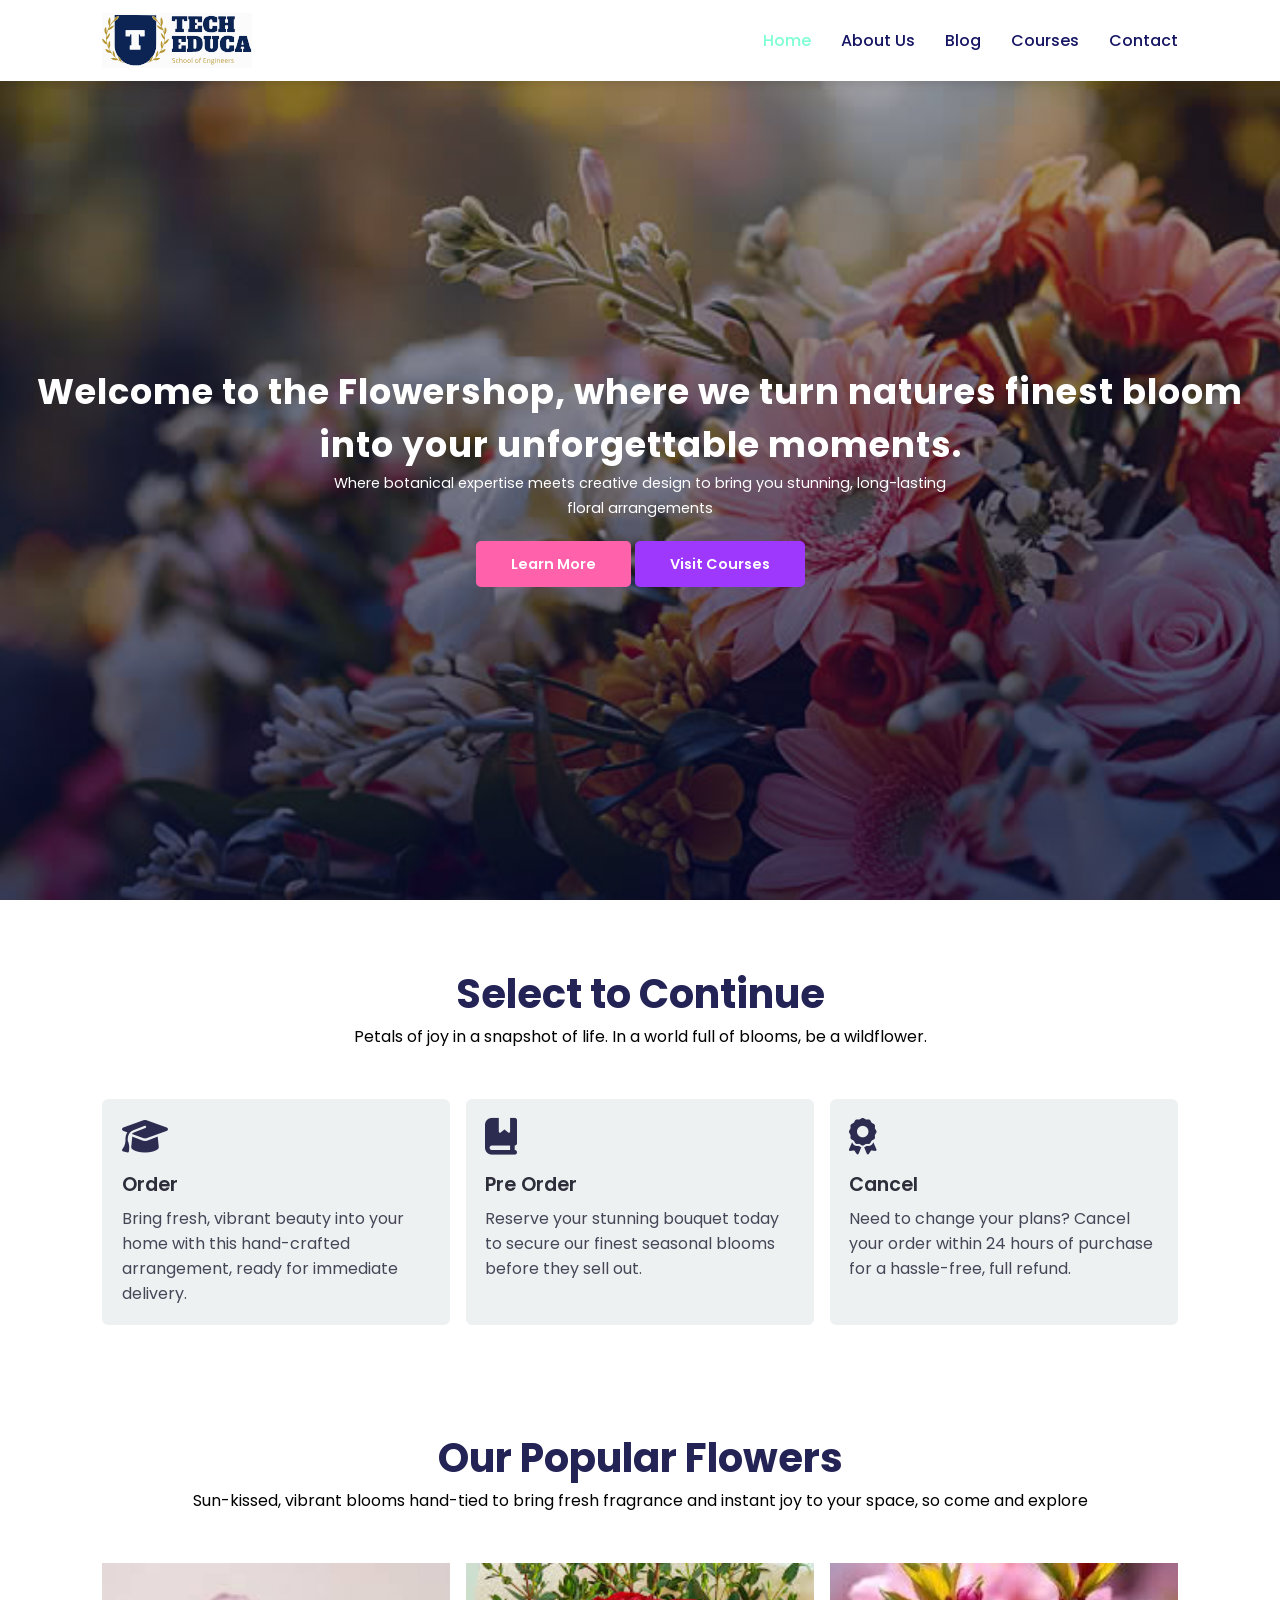
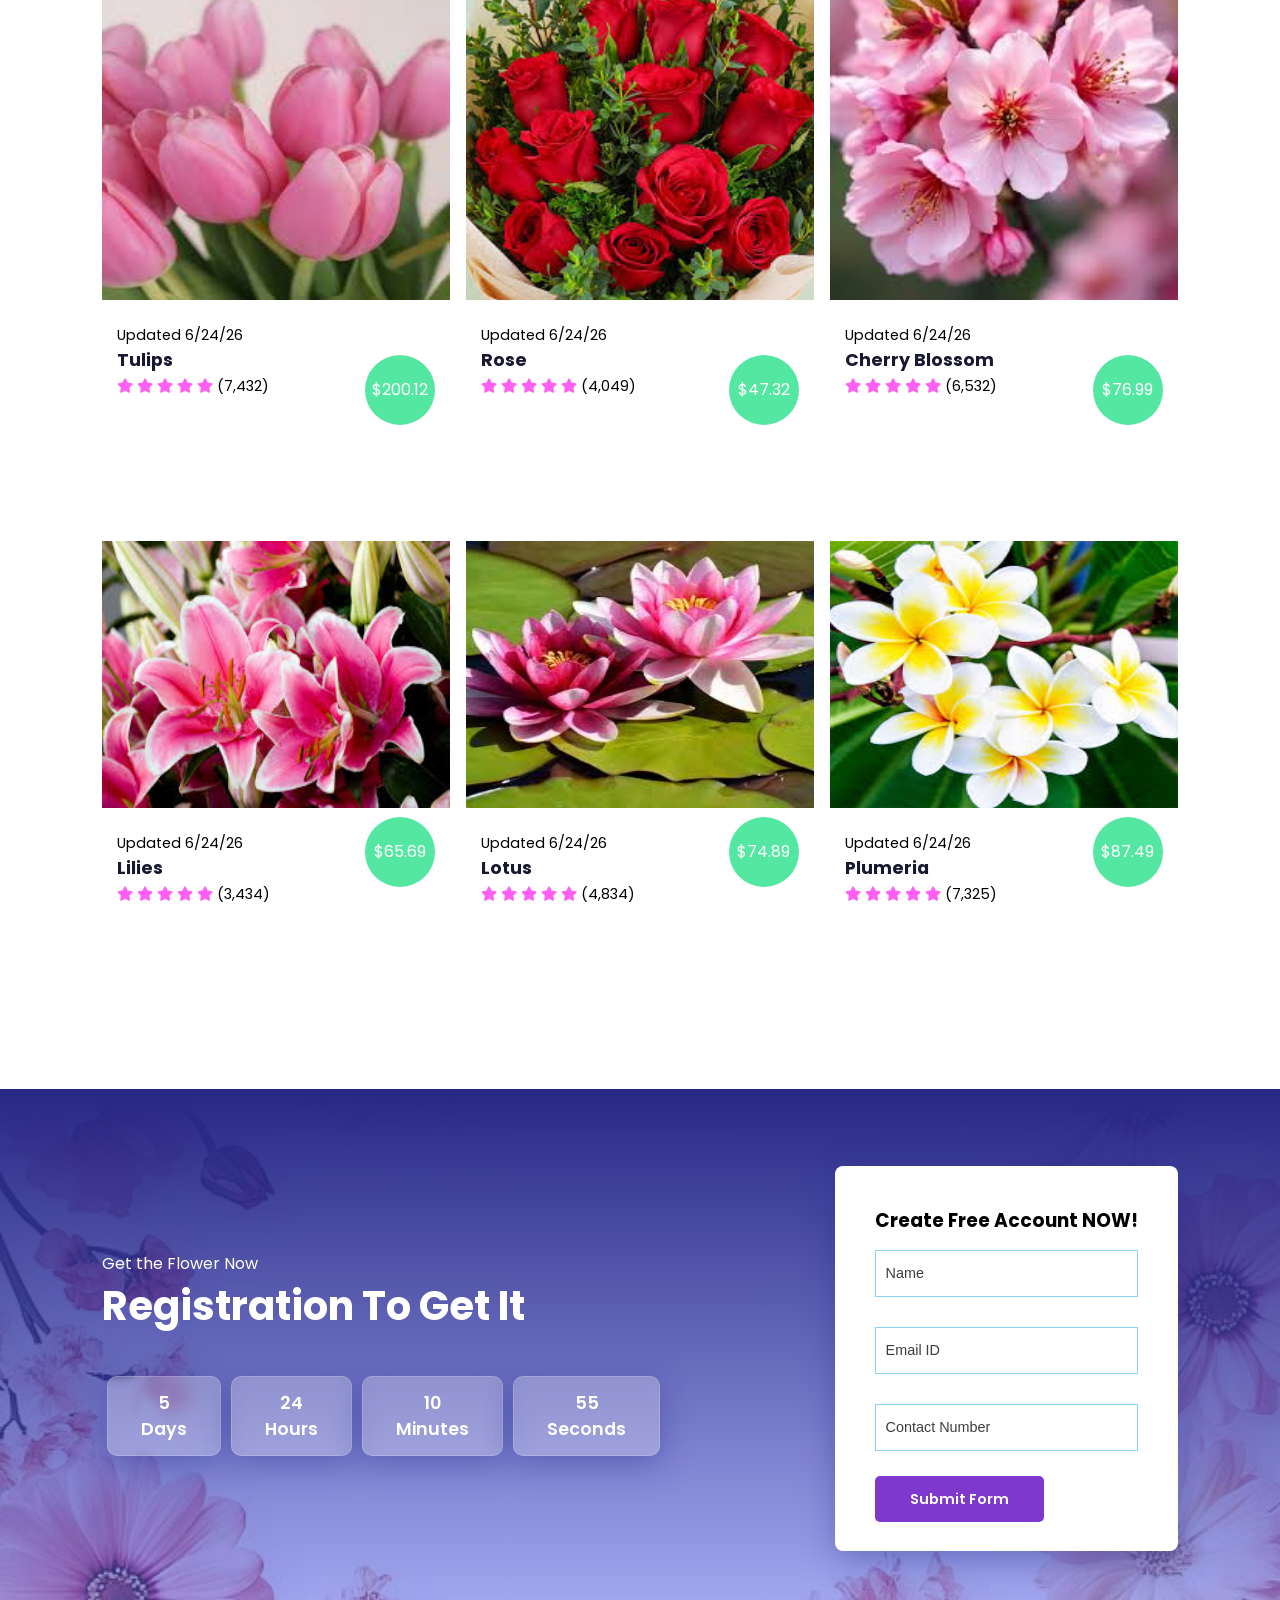
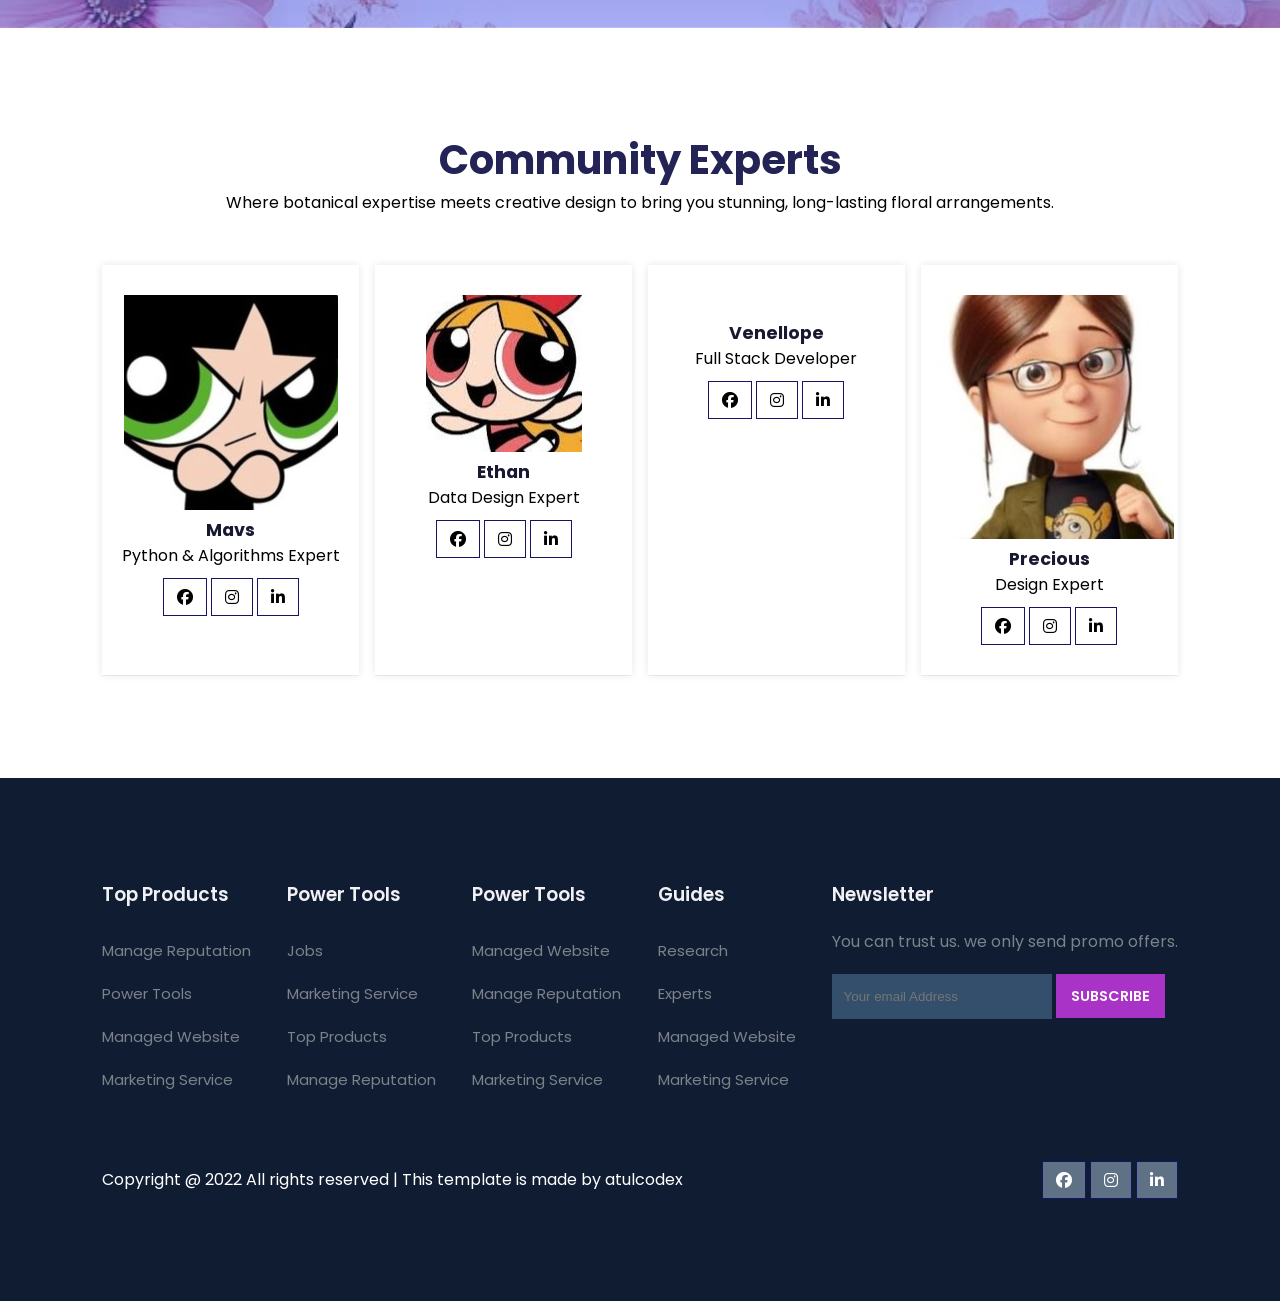
==== about us.html @ 4b351bbf "Update about us.html" ====
<!DOCTYPE html>
<html lang="en">
<head>
	<meta charset="UTF-8">
	<meta name="viewport" content="width=device-width, initial-scale=1.0">
	<title>Education Website Template</title>

	<!-- font Awesome CDN link -->
	<link rel="stylesheet" href="https://cdnjs.cloudflare.com/ajax/libs/font-awesome/6.1.1/css/all.min.css" />

	<!-- External CSS -->
	<link rel="stylesheet" href="style.css">

	<!-- JQuery CDN link -->
	<script src="https://code.jquery.com/jquery-3.6.0.min.js" integrity="sha256-/xUj+3OJU5yExlq6GSYGSHk7tPXikynS7ogEvDej/m4=" crossorigin="anonymous"></script>
</head>
<body>
	<!-- Navigation start -->
	<header>
	<nav>
		<img src="img/logo.svg" class="logo" alt="">

		<div class="navigation">
			<ul>
				<i id="menu-close" class="fas fa-times"></i>
				<li><a href="index.html" class="active">Home</a></li>
				<li><a href="about us.html">About Us</a></li>
				<li><a href="blogs.html">Blog</a></li>
				<li><a href="courses.html">Courses</a></li>
				<li><a href="contacts.html">Contact</a></li>
			</ul>

			<img src="img/menu.png" id="menu-btn" alt="">
		</div>
	</nav>
	<!-- Navigation ends -->
	</header>

	<!-- Hero section starts from here -->
	<section id="home">
		<h2>
			Welcome to the Flowershop, where we turn natures finest bloom into your unforgettable moments.
		</h2>
		<p>
			Where botanical expertise meets creative design to bring you stunning, long-lasting floral arrangements
		</p>
		<div class="btn">
			<a href="#" class="blue">Learn More</a>
			<a href="#" class="yellow">Visit Courses</a>
		</div>
	</section>
	<!-- Hero section ends from here -->


	<!-- Features section starts from here -->
	<section id="features">
		<h1>Select to Continue</h1>
		<p>Petals of joy in a snapshot of life. In a world full of blooms, be a wildflower.</p>

		<div class="fea-base">
			<div class="fea-box">
				<i class="fas fa-graduation-cap"></i>
				<h3>Order</h3>
				<p>
					Bring fresh, vibrant beauty into your home with this hand-crafted arrangement, ready for immediate delivery.
				</p>
			</div>

			<div class="fea-box">
				<i class="fa-solid fa-book-bookmark"></i>
				<h3>Pre Order</h3>
				<p>
					Reserve your stunning bouquet today to secure our finest seasonal blooms before they sell out.
				</p>
			</div>

			<div class="fea-box">
				<i class="fas fa-award"></i>
				<h3>Cancel</h3>
				<p>
					Need to change your plans? Cancel your order within 24 hours of purchase for a hassle-free, full refund.
				</p>
			</div>
		</div>
	</section>
	<!-- Features section ends from here -->


	<!-- Courses section starts from here -->
	<section id="course">
		<h1>Our Popular Flowers</h1>
		<p>Sun-kissed, vibrant blooms hand-tied to bring fresh fragrance and instant joy to your space, so come and explore</p>

		<div class="course-box">
			<div class="courses">
				<img src="img/tulips.jpg" alt="">
				<div class="details">
					<span>Updated 6/24/26</span>
					<h6>Tulips</h6>

					<div class="star">
						<i class="fa-solid fa-star"></i>
						<i class="fa-solid fa-star"></i>
						<i class="fa-solid fa-star"></i>
						<i class="fa-solid fa-star"></i>
						<i class="fa-solid fa-star"></i>

						<span>(7,432)</span>
					</div>
				</div>
				<div class="cost">$200.12</div>
			</div>

			<div class="courses">
				<img src="img/rose.jpg" alt="">
				<div class="details">
					<span>Updated 6/24/26</span>
					<h6>Rose</h6>

					<div class="star">
						<i class="fa-solid fa-star"></i>
						<i class="fa-solid fa-star"></i>
						<i class="fa-solid fa-star"></i>
						<i class="fa-solid fa-star"></i>
						<i class="fa-solid fa-star"></i>

						<span>(4,049)</span>
					</div>
				</div>
				<div class="cost">$47.32</div>
			</div>

			<div class="courses">
				<img src="img/cherry blossom.jpg" alt="">
				<div class="details">
					<span>Updated 6/24/26</span>
					<h6>Cherry Blossom</h6>

					<div class="star">
						<i class="fa-solid fa-star"></i>
						<i class="fa-solid fa-star"></i>
						<i class="fa-solid fa-star"></i>
						<i class="fa-solid fa-star"></i>
						<i class="fa-solid fa-star"></i>

						<span>(6,532)</span>
					</div>
				</div>
				<div class="cost">$76.99</div>
			</div>

			<div class="courses">
				<img src="img/lilies.jpg" alt="">
				<div class="details">
					<span>Updated 6/24/26</span>
					<h6>Lilies</h6>

					<div class="star">
						<i class="fa-solid fa-star"></i>
						<i class="fa-solid fa-star"></i>
						<i class="fa-solid fa-star"></i>
						<i class="fa-solid fa-star"></i>
						<i class="fa-solid fa-star"></i>

						<span>(3,434)</span>
					</div>
				</div>
				<div class="cost">$65.69</div>
			</div>

			<div class="courses">
				<img src="img/lotus.jpg" alt="">
				<div class="details">
					<span>Updated 6/24/26</span>
					<h6>Lotus</h6>

					<div class="star">
						<i class="fa-solid fa-star"></i>
						<i class="fa-solid fa-star"></i>
						<i class="fa-solid fa-star"></i>
						<i class="fa-solid fa-star"></i>
						<i class="fa-solid fa-star"></i>

						<span>(4,834)</span>
					</div>
				</div>
				<div class="cost">$74.89</div>
			</div>

			<div class="courses">
				<img src="img/plumeria.jpg" alt="">
				<div class="details">
					<span>Updated 6/24/26</span>
					<h6>Plumeria</h6>

					<div class="star">
						<i class="fa-solid fa-star"></i>
						<i class="fa-solid fa-star"></i>
						<i class="fa-solid fa-star"></i>
						<i class="fa-solid fa-star"></i>
						<i class="fa-solid fa-star"></i>

						<span>(7,325)</span>
					</div>
				</div>
				<div class="cost">$87.49</div>
			</div>
		</div>
	</section>
	<!-- Courses section ends from here -->


	<!-- Registration section starts from here -->
	<section id="registration">
		<div class="reminder">
			<p>Get the Flower Now</p>
			<h1>Registration To Get It</h1>

			<div class="time">
				<div class="date">5 <br> Days</div>
				<div class="date">24 <br> Hours</div>
				<div class="date">10 <br> Minutes</div>
				<div class="date">55 <br> Seconds</div>
			</div>
		</div>

		<div class="form">
			<h3>Create Free Account NOW!</h3>

			<input type="text" placeholder="Name" name="" id="">
			<input type="email" placeholder="Email ID" name="" id="">
			<input type="text" placeholder="Contact Number" name="" id="">

			<div class="btn">
				<a href="#" class="yellow">Submit Form</a>
			</div>
		</div>
	</section>
	<!-- Registration section ends from here -->


	<!-- Experts section starts from here -->
	<section id="experts">
		<h1>Community Experts</h1>
		<p>Where botanical expertise meets creative design to bring you stunning, long-lasting floral arrangements.</p>
<div class="expert-box">
			<div class="profile">
				<img src="img/character.12.jpg" alt="">
				<h6>Mavs</h6>
				<p>Python & Algorithms Expert</p>
				<div class="pro-links">
					<i class="fab fa-facebook"></i>
					<i class="fab fa-instagram"></i>
					<i class="fab fa-linkedin-in"></i>
				</div>
			</div>

			<div class="profile">
				<img src="img/character.2.jpg" alt="">
				<h6>Ethan</h6>
				<p>Data Design Expert</p>
				<div class="pro-links">
					<i class="fab fa-facebook"></i>
					<i class="fab fa-instagram"></i>
					<i class="fab fa-linkedin-in"></i>
				</div>
			</div>

			<div class="profile">
				<img src="img/Char.1.png" alt="">
				<h6>Venellope</h6>
				<p>Full Stack Developer</p>
				<div class="pro-links">
					<i class="fab fa-facebook"></i>
					<i class="fab fa-instagram"></i>
					<i class="fab fa-linkedin-in"></i>
				</div>
			</div>

			<div class="profile">
				<img src="img/character.4.jpg" alt="">
				<h6>Precious</h6>
				<p>Design Expert</p>
				<div class="pro-links">
					<i class="fab fa-facebook"></i>
					<i class="fab fa-instagram"></i>
					<i class="fab fa-linkedin-in"></i>
				</div>
			</div>
		</div>
	</section>
	<!-- Experts section ends from here -->

	<!-- Footer section starts from here -->
	<footer>
		<div class="footer-col">
			<h3>Top Products</h3>
			<li>Manage Reputation</li>
			<li>Power Tools</li>
			<li>Managed Website</li>
			<li>Marketing Service</li>
		</div>

		<div class="footer-col">
			<h3>Power Tools</h3>
			<li>Jobs</li>
			<li>Marketing Service</li>
			<li>Top Products</li>
			<li>Manage Reputation</li>
		</div>

		<div class="footer-col">
			<h3>Power Tools</h3>
			<li>Managed Website</li>
			<li>Manage Reputation</li>
			<li>Top Products</li>
			<li>Marketing Service</li>
		</div>

		<div class="footer-col">
			<h3>Guides</h3>
			<li>Research</li>
			<li>Experts</li>
			<li>Managed Website</li>
			<li>Marketing Service</li>
		</div>

		<div class="footer-col">
			<h3>Newsletter</h3>
			<p>You can trust us. we only send promo offers.</p>

			<div class="subscribe">
				<input type="email" placeholder="Your email Address">
				<a href="#" class="yellow">SUBSCRIBE</a>
			</div>
		</div>

		<div class="copyright">
			<p>
				Copyright @ 2022 All rights reserved | This template is made by <a href="https://atulcodex.com" target="_blank">atulcodex</a>
			</p>
			<div class="pro-links">
				<i class="fab fa-facebook"></i>
				<i class="fab fa-instagram"></i>
				<i class="fab fa-linkedin-in"></i>
			</div>
		</div>
	</footer>
	<!-- Footer section ends from here -->

	<script>
		// Show menu links on burger click
		$('#menu-btn').click(function(){
			$('nav .navigation ul').addClass('active')
		});

		// Hide navbar on click function
		$('#menu-close').click(function(){
			$('nav .navigation ul').removeClass('active')
		});
	</script>
</body>
</html>
---- style.css ----
@import url('https://fonts.googleapis.com/css2?family=Inter:wght@100;200;300;400;500&family=Poppins:ital,wght@0,100;0,200;0,300;0,400;0,500;0,600;0,700;0,800;0,900;1,700;1,800;1,900&display=swap');

*
{
	margin: 0;
	padding: 0;
	box-sizing: border-box;
}

body
{
	font-family: 'Poppins', sans-serif;
}

h1
{
	font-size: 2.5rem;
	font-weight: 700;
	color: rgb(35, 35, 85);
}

span
{
	font-size: .9rem;
}

h6
{
	font-size: 1.1rem;
	color: rgb(24, 24, 49);
}


/*------------- Navigation style start ------------*/
nav
{
	position: fixed;
	width: 100%;
	background-color:#fff;
	display: flex;
	justify-content: space-between;
	align-items: center;
	padding: 1vw 8vw;
	box-shadow: 2px 2px 10px rgba(0, 0, 0, 0.15);
	z-index: 1;
}

nav .logo
{
	width: 150px;
	cursor: pointer;
}

nav .navigation
{
	display: flex;
}

#menu-btn
{
	width: 30px;
	height: 30px;
	display: none;
}

#menu-close
{
	display: none;
}

nav .navigation ul
{
	display: flex;
	justify-content: flex-end;
	align-items: center;
}

nav .navigation ul li
{
	list-style: none;
	margin-left: 30px;
}

nav .navigation ul li a
{
	text-decoration: none;
	color: rgb(21, 21, 100);
	font-size: 16px;
	font-weight: 500;
	transition: 0.3s ease;
}

nav .navigation ul li a.active,
nav .navigation ul li a:hover
{
	color:aquamarine;

}
/*------------- Navigation style end ------------*/



/*------------- Hero section styling start --------------*/
#home
{
	background-image: linear-gradient(rgba(9, 5, 54, 0.3), rgba(5,4,46,0.7)), url("img/images.jpg");
	width: 100%;
	height: 100vh;
	background-size: cover;
	background-position: center center;
	display: flex;
	flex-direction: column;
	justify-content: center;
	align-items: center;
	text-align: center;
	padding-top: 40px;
}

#home h2
{
	color: #fff;
	font-size: 2.2rem;
	letter-spacing: 1px;
}

#home p
{
	width: 50%;
	color: #fff;
	font-size: 0.9rem;
	line-height: 25px;
}

#home .btn
{
	margin-top: 30px;
}

#home a
{
	text-decoration: none;
	font-size: 0.9rem;
	padding: 13px 35px;
	background-color: #fff;
	font-weight: 600;
	border-radius: 5px;
}

#home a.blue
{
	color: #ffffff;
	background: rgb(255, 97, 171);
	transition: 0.3s ease;
}

#home a.blue:hover
{
	color: rgb(159, 71, 71);
	background: #fff;
}

#home a.yellow
{
	color: #fff;
	background: #9e38fd;
	transition: 0.3s ease;
}

#home a.yellow:hover
{
	color: rgb(58, 58, 255);
	background: #fff;
}
/*------------- Hero section styling end --------------*/


/*------------- Features section styling start -------------*/
#features
{
	padding: 5vw 8vw 0 8vw;
	text-align: center;
}

#features .fea-base
{
	display: grid;
	grid-template-columns: repeat(auto-fit, minmax(320px, 1fr));
	grid-gap: 1rem;
	margin-top: 50px;
}

#features .fea-box
{
	background: #edf1f2;
	text-align: start;
	padding: 1.2rem;
	border-radius: 6px;
}

#features .fea-box i
{
	font-size: 2.3rem;
	color: rgb(44, 44, 80);
}

#features .fea-box h3
{
	font-size: 1.2rem;
	font-weight: 600;
	color: rgb(46, 46, 59);
	padding: 13px 0 7px 0;
}

#features .fea-box p
{
	font-size: 1rem;
	font-weight: 400;
	color: rgb(70, 70, 87);
}
/*------------- Features section styling end -------------*/


/*------------- Courses section styling start ------------*/
#course
{
	padding: 8vw 8vw 8vw 8vw;
	text-align: center;
}

#course .course-box
{
	display: grid;
	grid-template-columns: repeat(auto-fit, minmax(320px, 1fr));
	grid-gap: 1rem;
	margin-top: 50px;
}

#course .courses
{
	text-align: start;
	background: #ffffff;
	height: 100%;
	position: relative;
}

#course .courses img
{
	width: 100%;
	height: 60%;
	background-size: cover;
	background-position: center;
}

#course .courses .details
{
	padding: 15px 15px 0 15px;
}

#course .courses .details i
{
	color: #ff5ff4;
	font-size: .9rem;
}

#course .courses .cost
{
	background-color: rgb(84, 231, 162);
	color: #fff;
	line-height: 70px;
	width: 70px;
	height: 70px;
	text-align: center;
	border-radius: 50%;
	position: absolute;
	right: 15px;
	bottom: 100px;
}
/*------------- Courses section styling end ------------*/


/*------------- Registration section styling start ----------*/
#registration
{
	padding: 6vw 8vw 6vw 8vw;
	background-image: linear-gradient(rgb(40, 40, 132), rgba(81,91,233,0.5)),url("img/fs1.jpg");
	width: 100%;
	height: 100%;
	background-size: cover;
	background-position: center;
	display: flex;
	justify-content: space-between;
	align-items: center;
}

#registration .reminder, #registration .reminder h1
{
	color: #ffffff;
}

#registration .reminder .time
{
	display: flex;
	margin-top: 40px;
}

#registration .reminder .time .date
{
	text-align: center;
	padding: 13px 33px;
	background: rgba(255, 255, 255, 0.25);
	backdrop-filter: blur(4px);
	box-shadow: 0 8px 32px 0 rgba(31, 38, 135, 0.37);
	border-radius: 10px;
	margin: 0 5px 10px 5px;
	border: 1px solid rgba(255, 255, 255, 0.18);
	font-size: 1.1rem;
	font-weight: 600;
}

#registration .form
{
	background: #fff;
	border-radius: 8px;
	display: flex;
	flex-direction: column;
	padding: 40px;
	box-shadow: 0 8px 32px 0 rgba(31, 38, 135, 0.37);
}

#registration .form input
{
	margin: 15px 0;
	padding: 15px 10px;
	border: 1px solid rgb(140, 210, 245);
	outline: none;
}

#registration .form input::placeholder
{
	color: #413c3c;
	font-weight: 500;
	font-size: 0.9rem;
}

#registration .form .btn
{
	margin-top: 20px;
}

#registration .form a.yellow
{
	text-decoration: none;
	font-size: 0.9rem;
	padding: 13px 35px;
	background-color: #fff;
	font-weight: 600;
	border-radius: 5px;
	color: #fff;
	background: #7e38ce;
	transition: 0.3s ease;
}

#registration .form a.yellow:hover
{
	color: rgb(17, 17, 156);
	background: #fff;
}
/*------------- Registration section styling end ----------*/



/*------------- Experts section styling starts ----------*/
#experts
{
	padding: 8vw 8vw 8vw 8vw;
	text-align: center;
}

#experts .expert-box
{
	display: grid;
	grid-template-columns: repeat(auto-fit, minmax(250px, 1fr));
	grid-gap: 1rem;
	margin-top: 50px;
}

#experts .expert-box .profile
{
	background: #ffffff;
	padding: 30px 10px;
	box-shadow: rgba(17, 17, 26, 0.05) 0px 1px 0px, rgba(17, 17, 26, 0.1) 0px 0px 8px;
}

#experts .expert-box .profile:hover
{
	box-shadow: rgba(0, 0, 0, 0.1) 0px 10px 50px;
}

.pro-links
{
	margin-top: 10px;
}

.pro-links i
{
	padding: 10px 13px;
	border: 1px solid rgb(21, 21, 100);
	cursor: pointer;
	transition: 0.3s ease;
}

.pro-links i:hover
{
	background: rgb(21, 21, 100);
	color: #fff;
}
/*------------- Experts section styling ends ----------*/



/*------------- Footer section styling starts ------------*/
footer
{
	padding: 8vw;
	background-color: #101c32;
	display: flex;
	justify-content: space-between;
	align-items: flex-start;
	flex-wrap: wrap;
}

footer .footer-col
{
	padding-bottom: 40px;
}

footer h3
{
	color: rgb(241, 240, 245);
	font-weight: 600;
	padding-bottom: 20px;
}

footer li
{
	list-style: none;
	color: #7b838a;
	padding: 10px 0;
	font-size: 15px;
	cursor: pointer;
	transition: 0.3s ease;
}

footer li:hover
{
	color: rgb(241, 240, 245);
}

footer p
{
	color: #7b838a;
}

footer .subscribe
{
	margin-top: 20px;
}

footer input
{
	width: 220px;
	padding: 15px 12px;
	background: #334F6C;
	border: none;
	outline: none;
	color: #fff;
}

footer .subscribe a
{
	text-decoration: none;
	font-size: 0.9rem;
	padding: 12px 15px;
	background-color: #fff;
	font-weight: 600;
}

footer .subscribe a.yellow
{
	color: #fcfcfc;
	background: #a833c6;
	transition: 0.3s ease;
}

footer .subscribe a.yellow:hover
{
	color: rgb(21, 21, 100);
	background: #fff;
}

footer .copyright
{
	margin-top: 20px;
	width: 100%;
	display: flex;
	justify-content: space-between;
	align-items: center;
	flex-wrap: wrap;
}

footer .copyright p, footer .copyright p > a
{
	color: #fff;
	text-decoration: none;
}

footer .copyright .pro-links
{
	margin-top: 0px;
}

footer .copyright .pro-links i
{
	background-color: #5f7185;
	color: #fff;
}

footer .copyright .pro-links i:hover
{
	background: #4bc9d2;
	color: #2c2c2c;
}
/*------------- Footer section styling ends ------------*/



/*---------------------------------------------------------*/
/*-------------------- Ipad screen styling ----------------*/
/*---------------------------------------------------------*/
@media screen and (max-width: 789px)
{
	nav
	{
		padding: 15px 20px;
	}

	nav img
	{
		width: 130px;
	}

	#menu-btn
	{
		display: initial;
	}

	#menu-close
	{
		display: initial;
		font-size: 1.6rem;
		color: #fff;
		padding: 30px 0 20px 20px;
	}

	nav .navigation ul
	{
		position: absolute;
		top: 0;
		right: -220px;
		display: flex;
		flex-direction: column;
		justify-content: flex-start;
		align-items: flex-start;
		width: 220px;
		height: 100vh;
		background: rgba(17, 20, 104, 0.45);
		backdrop-filter: blur(4.5px);
		border: 1px solid rgba(255, 255, 255, 0.18);
		transition: 0.3s ease-in;
	}

	nav .navigation ul.active
	{
		right: 0;
	}

	nav .navigation ul li
	{
		padding: 20px 0 20px 40px;
		margin-left: 0;
	}

	nav .navigation ul li a
	{
		color: #fff;
	}

	#home
	{
		padding: 0px;
	}

	#home p
	{
		width: 90%;
	}

	#features
	{
		padding: 8vw 4vw 0 4vw;
	}

	#course
	{
		padding: 8vw 4vw 8vw 4vw;
	}

	#registration
	{
		padding: 6vw 4vw 6vw 4vw;
		gap: 2.2rem;
	}

	#registration .reminder .time
	{
		display: flex;
		justify-content: space-between;
		flex-wrap: wrap;
		margin-top: 40px;
	}

	#experts
	{
		padding: 8vw 4vw 6vw 4vw;
	}

	footer .copyright .pro-links
	{
		margin-top: 20px;
	}
}


@media screen and (max-width: 475px)
{
	#registration
	{
		flex-direction: column;
	}

	.reminder p, .reminder h1
	{
		text-align: center;
	}

	.reminder h1
	{
		font-size: 1.8rem;
	}

	#registration .reminder .time
	{
		justify-content: space-evenly;
		margin-top: 20px;
	}
}
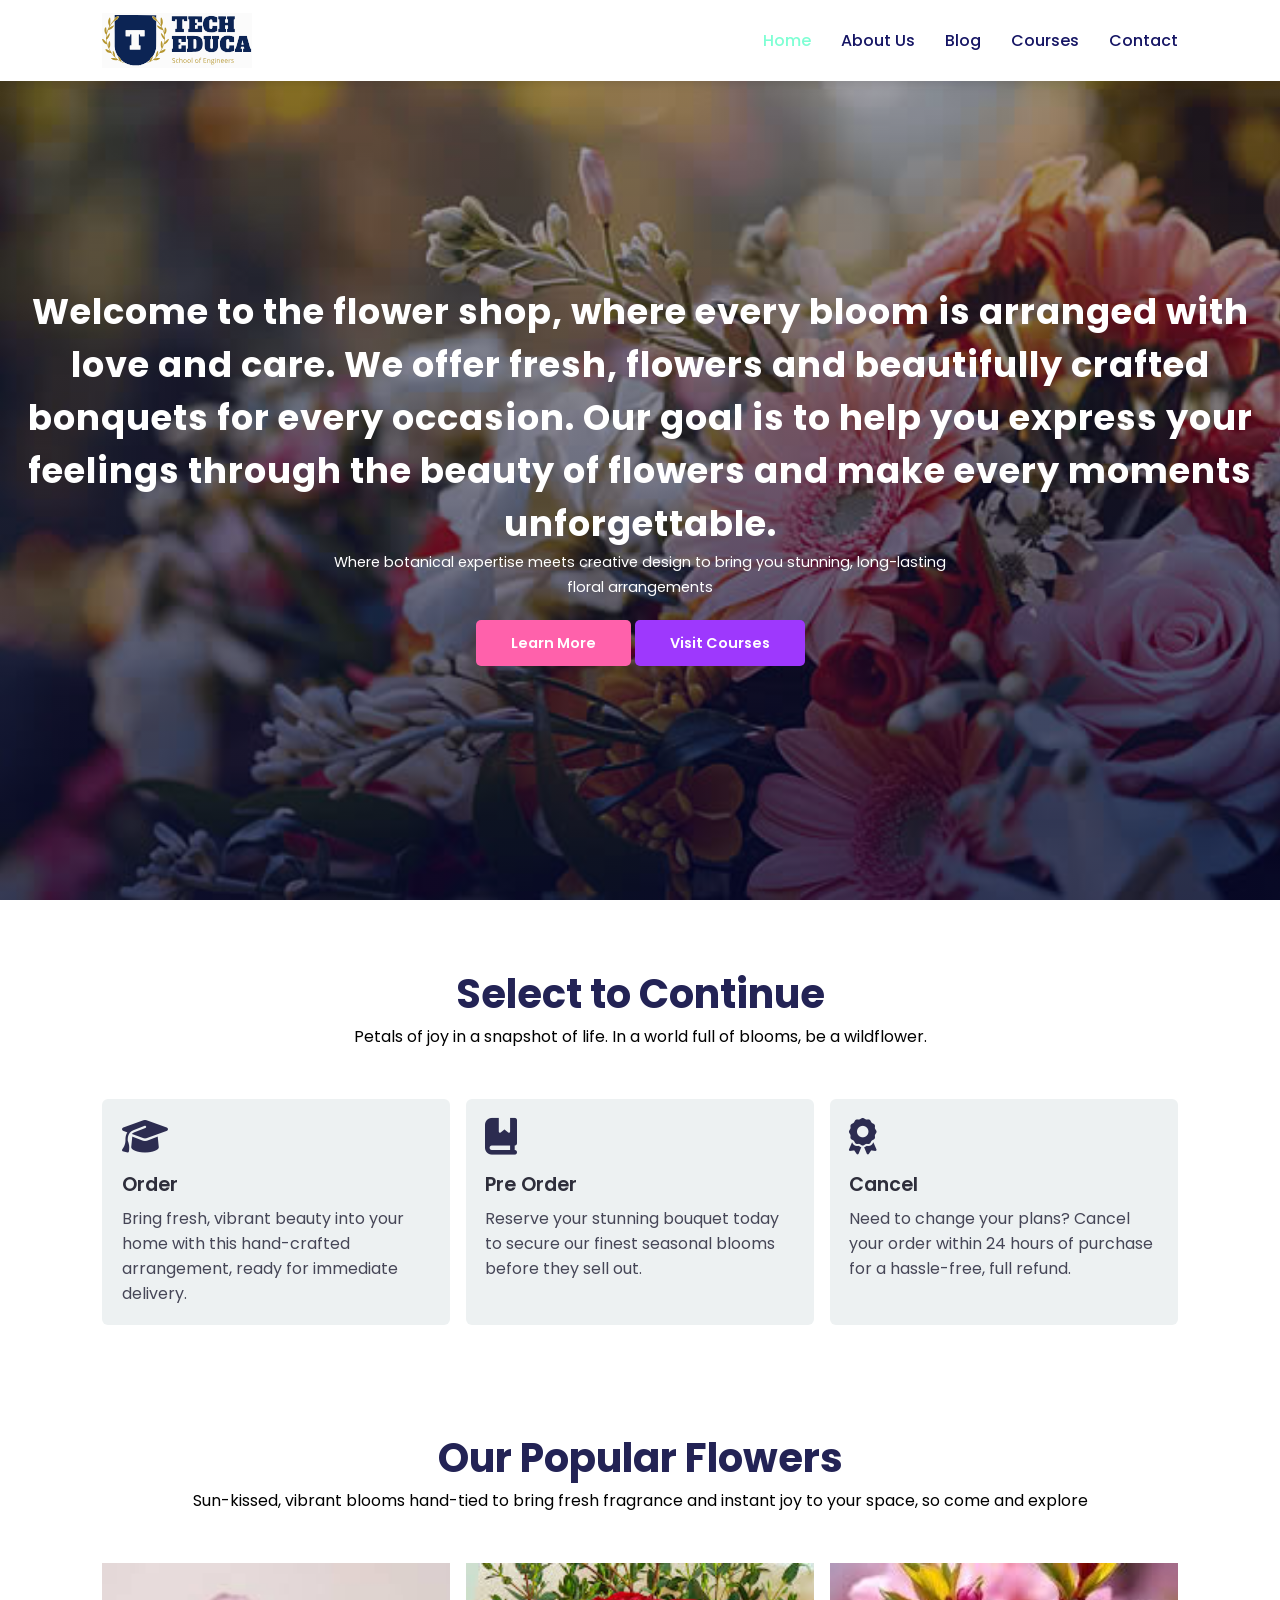
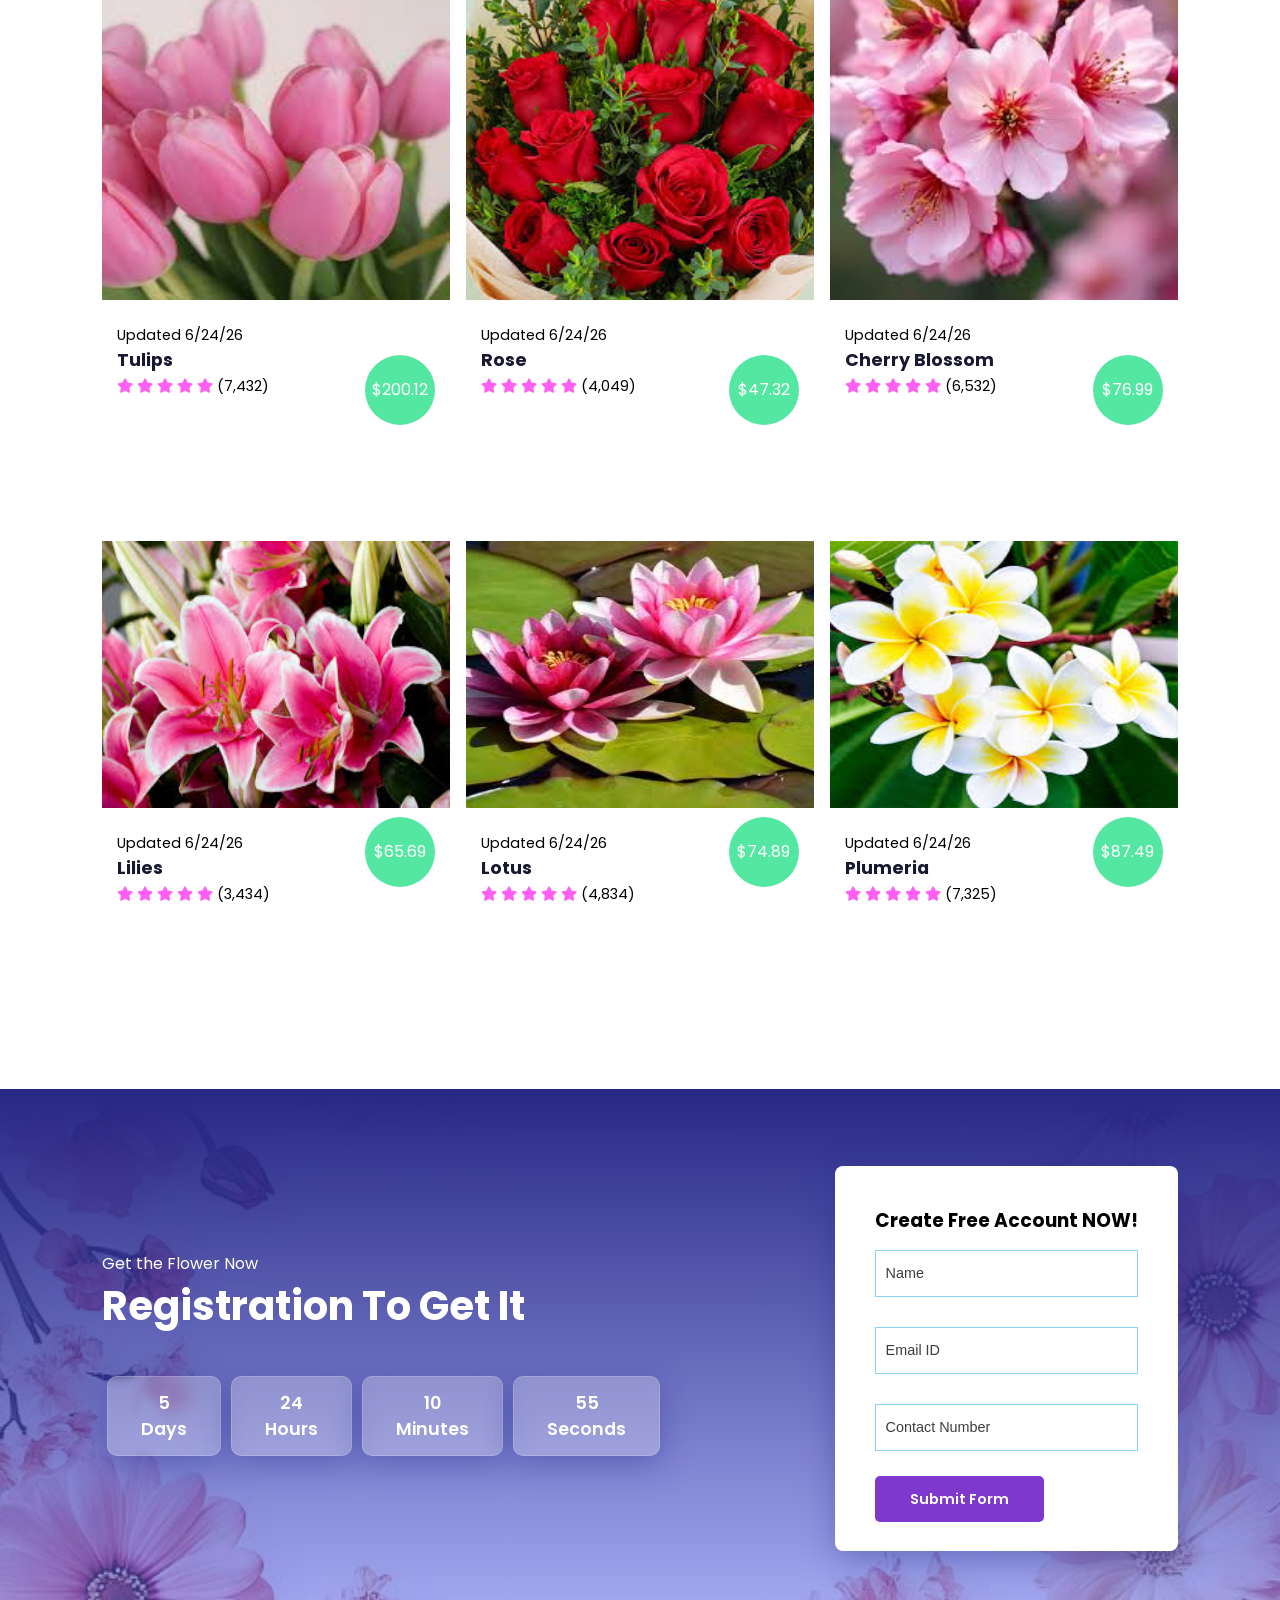
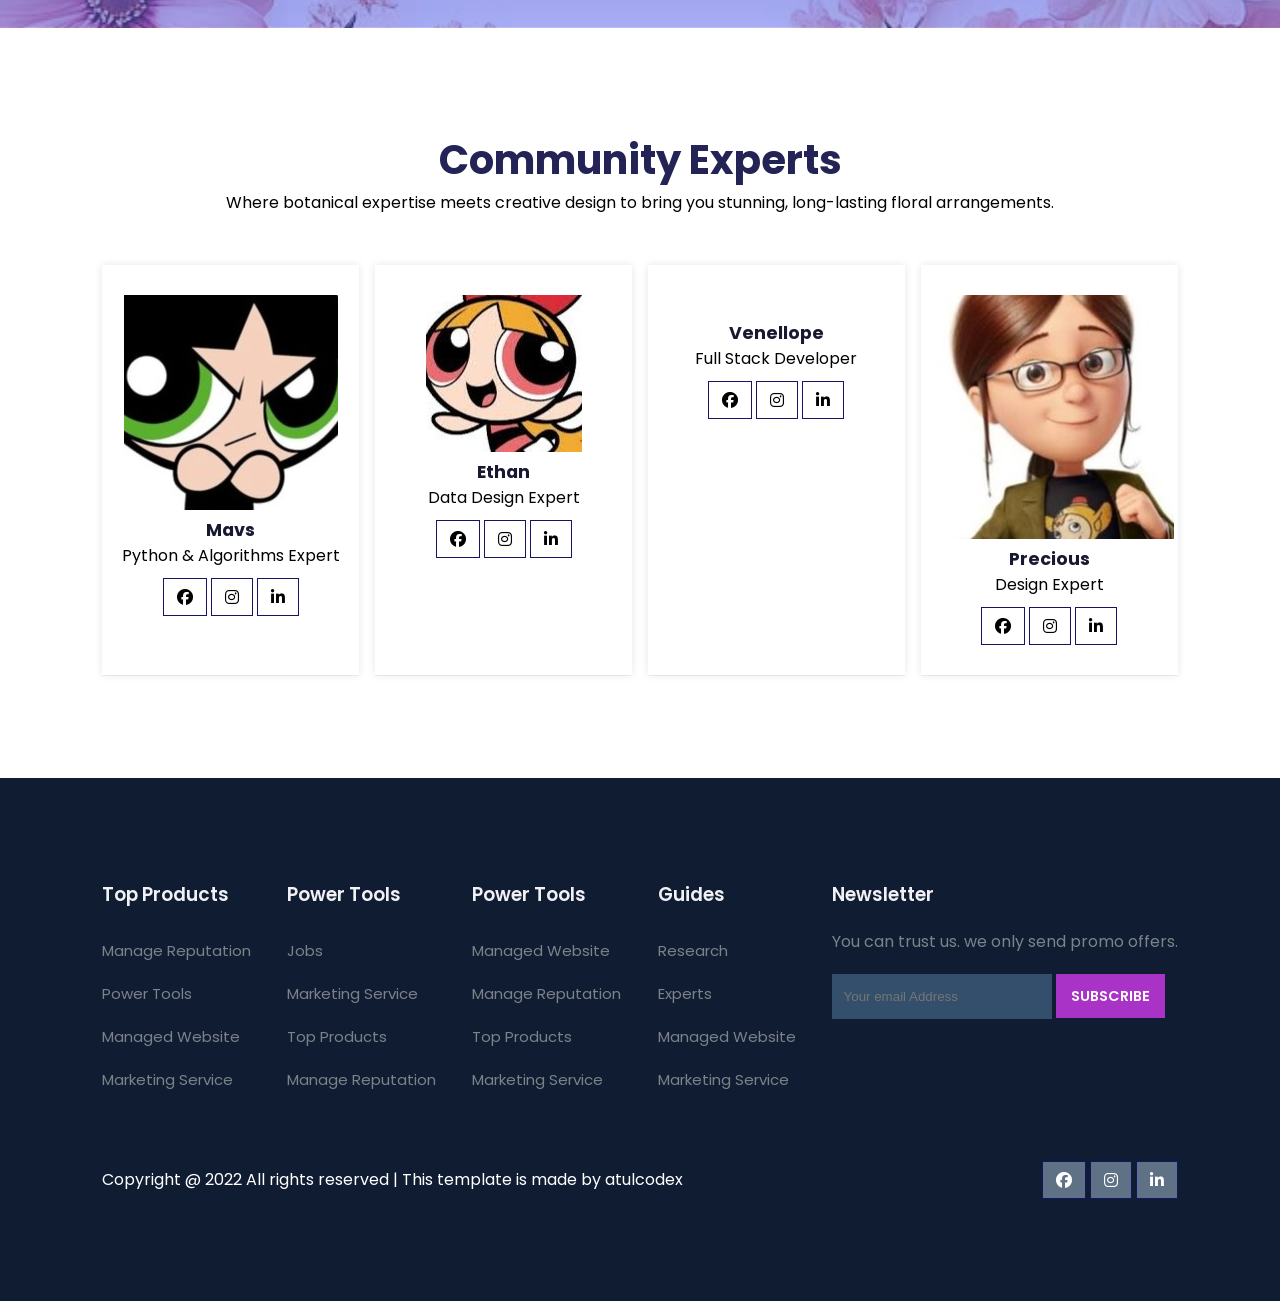
==== commit c191c1e3: "Revise content in about us.html for clarity Updated the content of the 'About Us' section to enhance" ====
--- a/about us.html
+++ b/about us.html
@@ -39,7 +39,7 @@
 	<!-- Hero section starts from here -->
 	<section id="home">
 		<h2>
-			Welcome to the Flowershop, where we turn natures finest bloom into your unforgettable moments.
+			Welcome to the flower shop, where every bloom is arranged with love and care. We offer fresh, flowers and beautifully crafted bonquets for every occasion. Our goal is to help you express your feelings through the beauty of flowers and make every moments unforgettable.
 		</h2>
 		<p>
 			Where botanical expertise meets creative design to bring you stunning, long-lasting floral arrangements
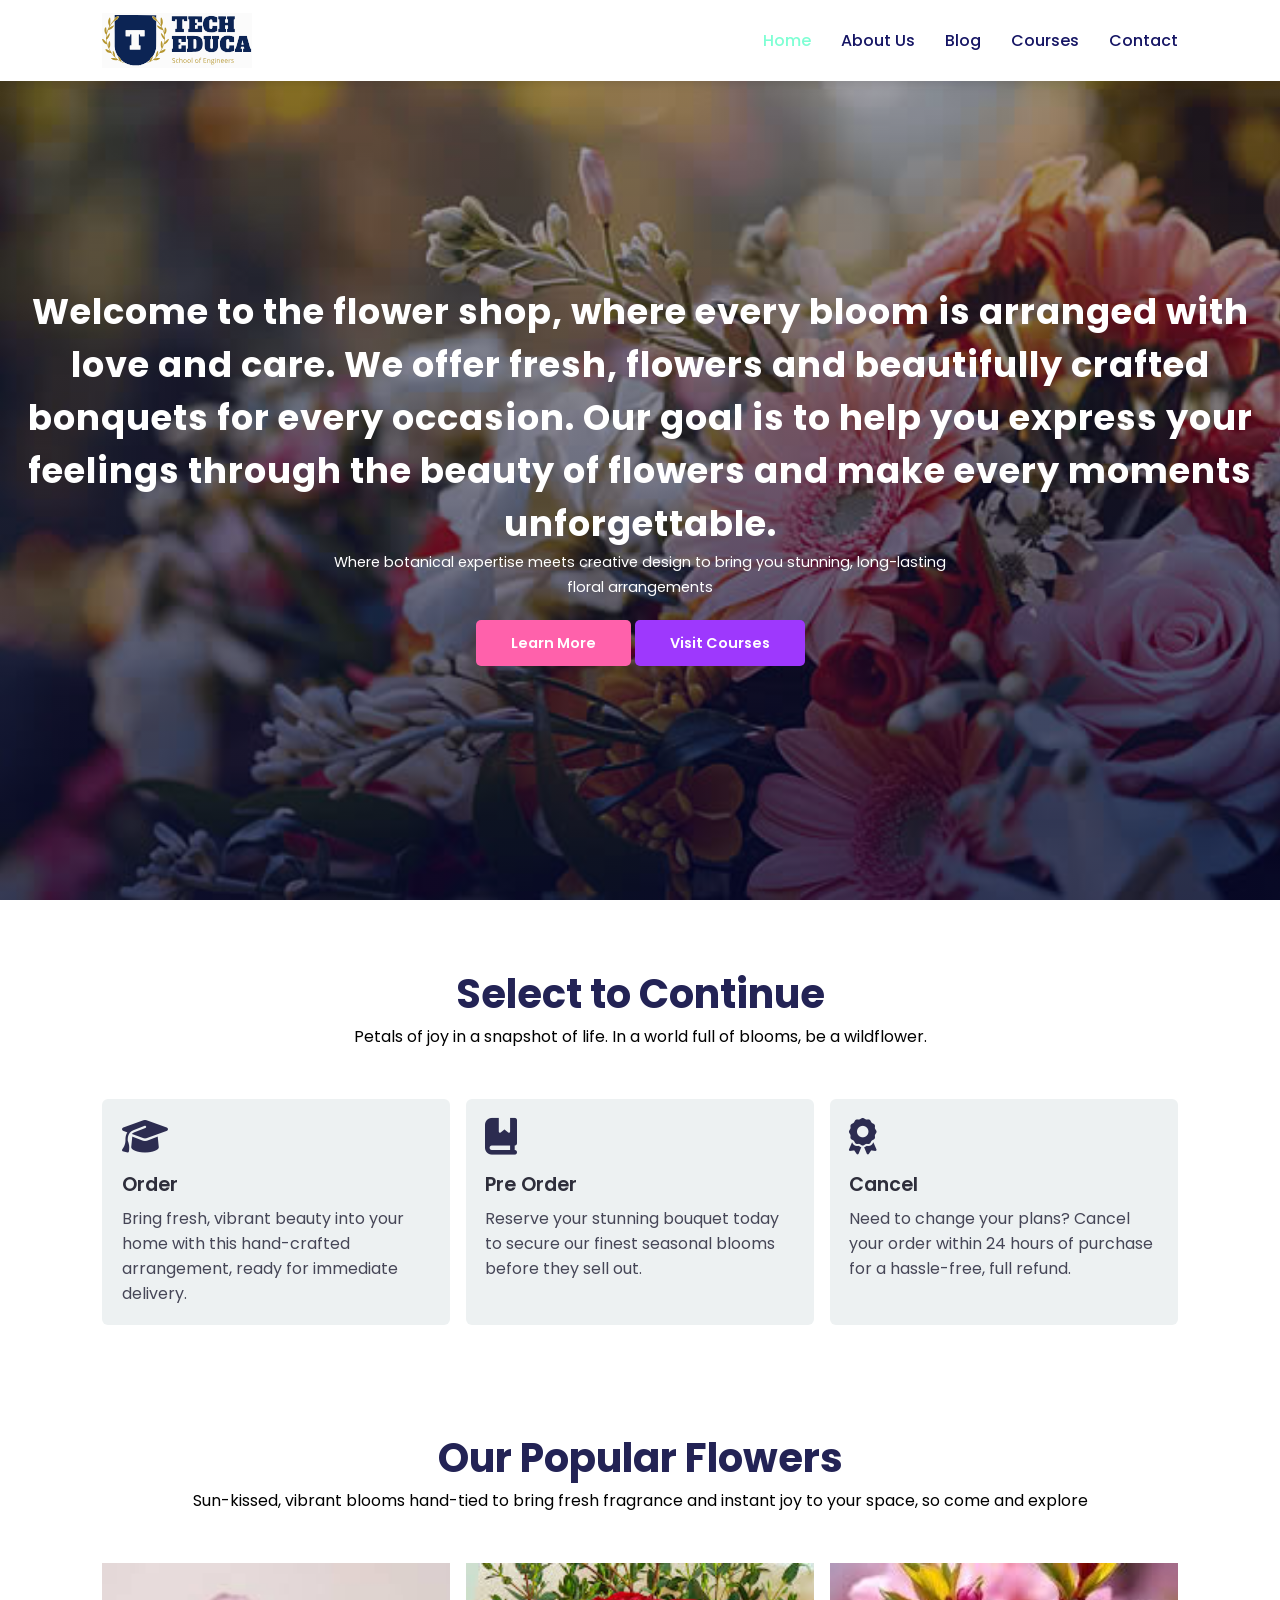
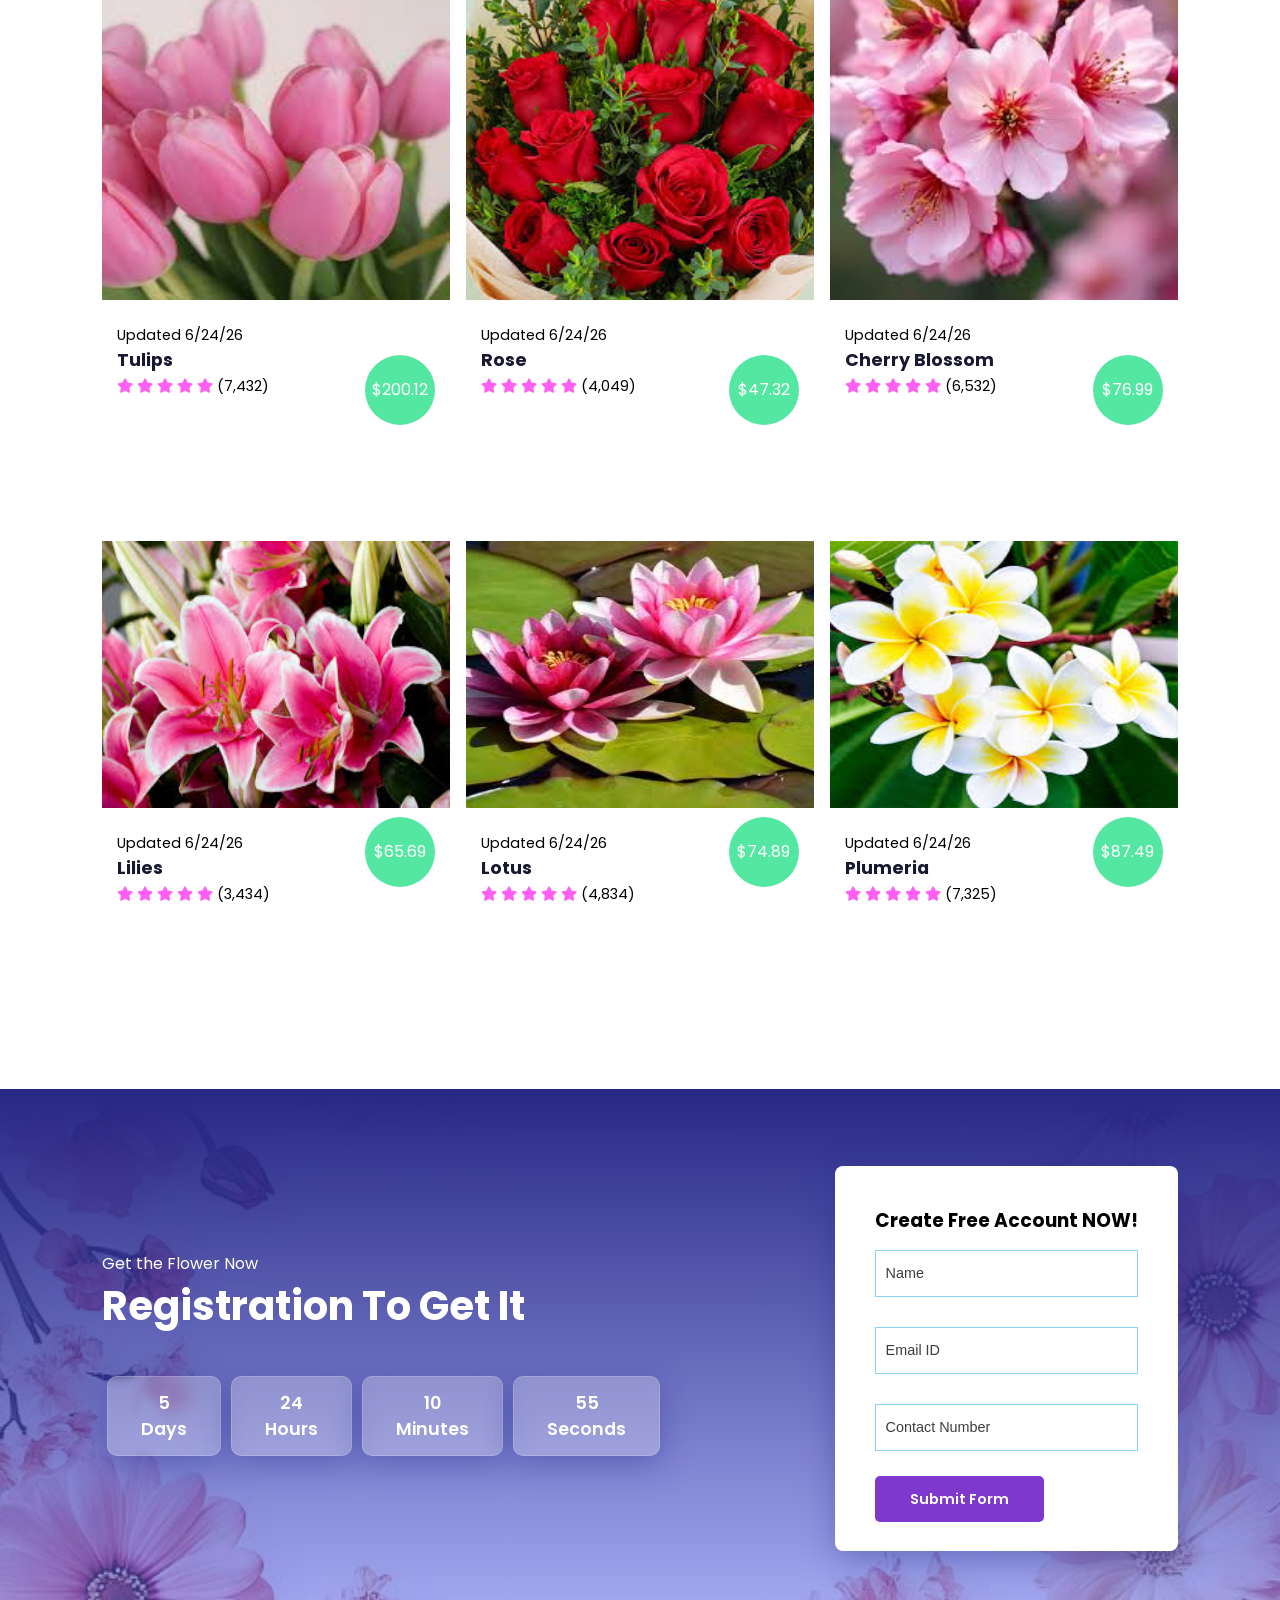
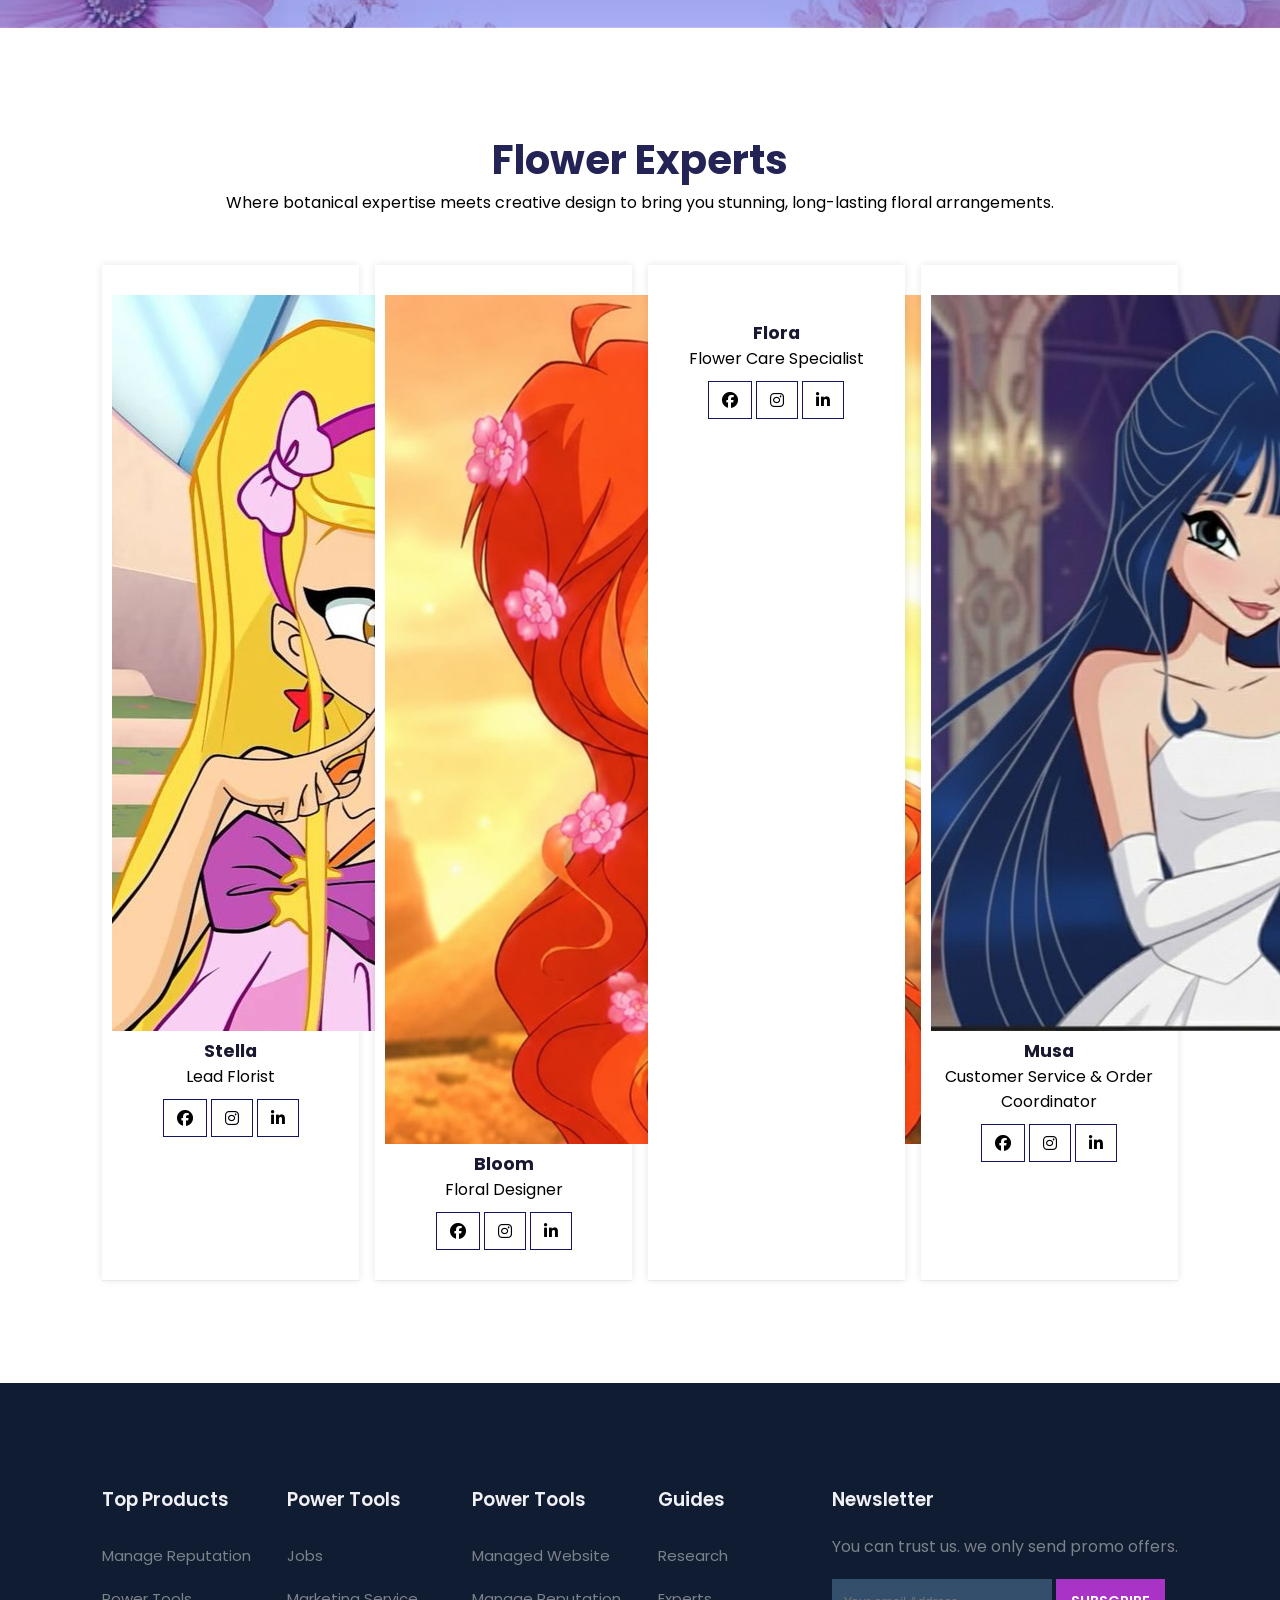
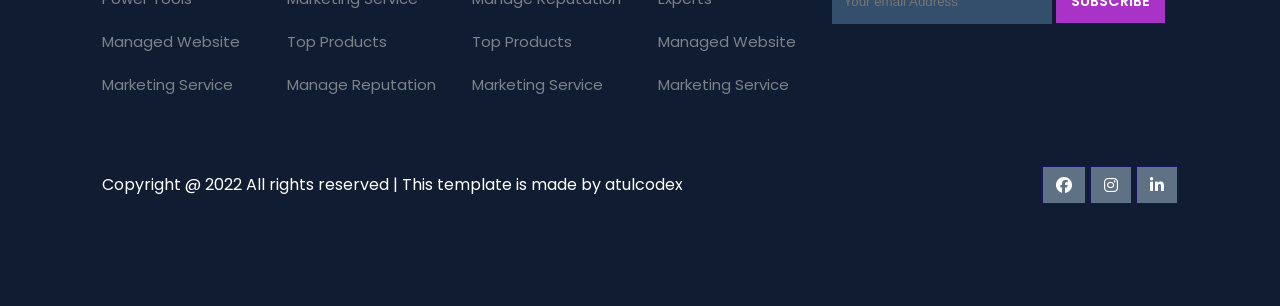
==== commit ae98e45d: "Update about us.html" ====
--- a/about us.html
+++ b/about us.html
@@ -241,13 +241,13 @@
 
 	<!-- Experts section starts from here -->
 	<section id="experts">
-		<h1>Community Experts</h1>
+			<h1>Flower Experts</h1>
 		<p>Where botanical expertise meets creative design to bring you stunning, long-lasting floral arrangements.</p>
-<div class="expert-box">
+           <div class="expert-box">
 			<div class="profile">
-				<img src="img/character.12.jpg" alt="">
-				<h6>Mavs</h6>
-				<p>Python & Algorithms Expert</p>
+				<img src="image/character3.jpg" alt="">
+				<h6>Stella</h6>
+				<p>Lead Florist</p>
 				<div class="pro-links">
 					<i class="fab fa-facebook"></i>
 					<i class="fab fa-instagram"></i>
@@ -256,9 +256,9 @@
 			</div>
 
 			<div class="profile">
-				<img src="img/character.2.jpg" alt="">
-				<h6>Ethan</h6>
-				<p>Data Design Expert</p>
+				<img src="image/character1.jpg" alt="">
+				<h6>Bloom</h6>
+				<p>Floral Designer</p>
 				<div class="pro-links">
 					<i class="fab fa-facebook"></i>
 					<i class="fab fa-instagram"></i>
@@ -267,9 +267,9 @@
 			</div>
 
 			<div class="profile">
-				<img src="img/Char.1.png" alt="">
-				<h6>Venellope</h6>
-				<p>Full Stack Developer</p>
+				<img src="image/character2.png" alt="">
+				<h6>Flora</h6>
+				<p>Flower Care Specialist</p>
 				<div class="pro-links">
 					<i class="fab fa-facebook"></i>
 					<i class="fab fa-instagram"></i>
@@ -278,9 +278,9 @@
 			</div>
 
 			<div class="profile">
-				<img src="img/character.4.jpg" alt="">
-				<h6>Precious</h6>
-				<p>Design Expert</p>
+				<img src="image/character4.jpg" alt="">
+				<h6>Musa</h6>
+				<p>Customer Service & Order Coordinator</p>
 				<div class="pro-links">
 					<i class="fab fa-facebook"></i>
 					<i class="fab fa-instagram"></i>
@@ -290,7 +290,7 @@
 		</div>
 	</section>
 	<!-- Experts section ends from here -->
-
+	
 	<!-- Footer section starts from here -->
 	<footer>
 		<div class="footer-col">
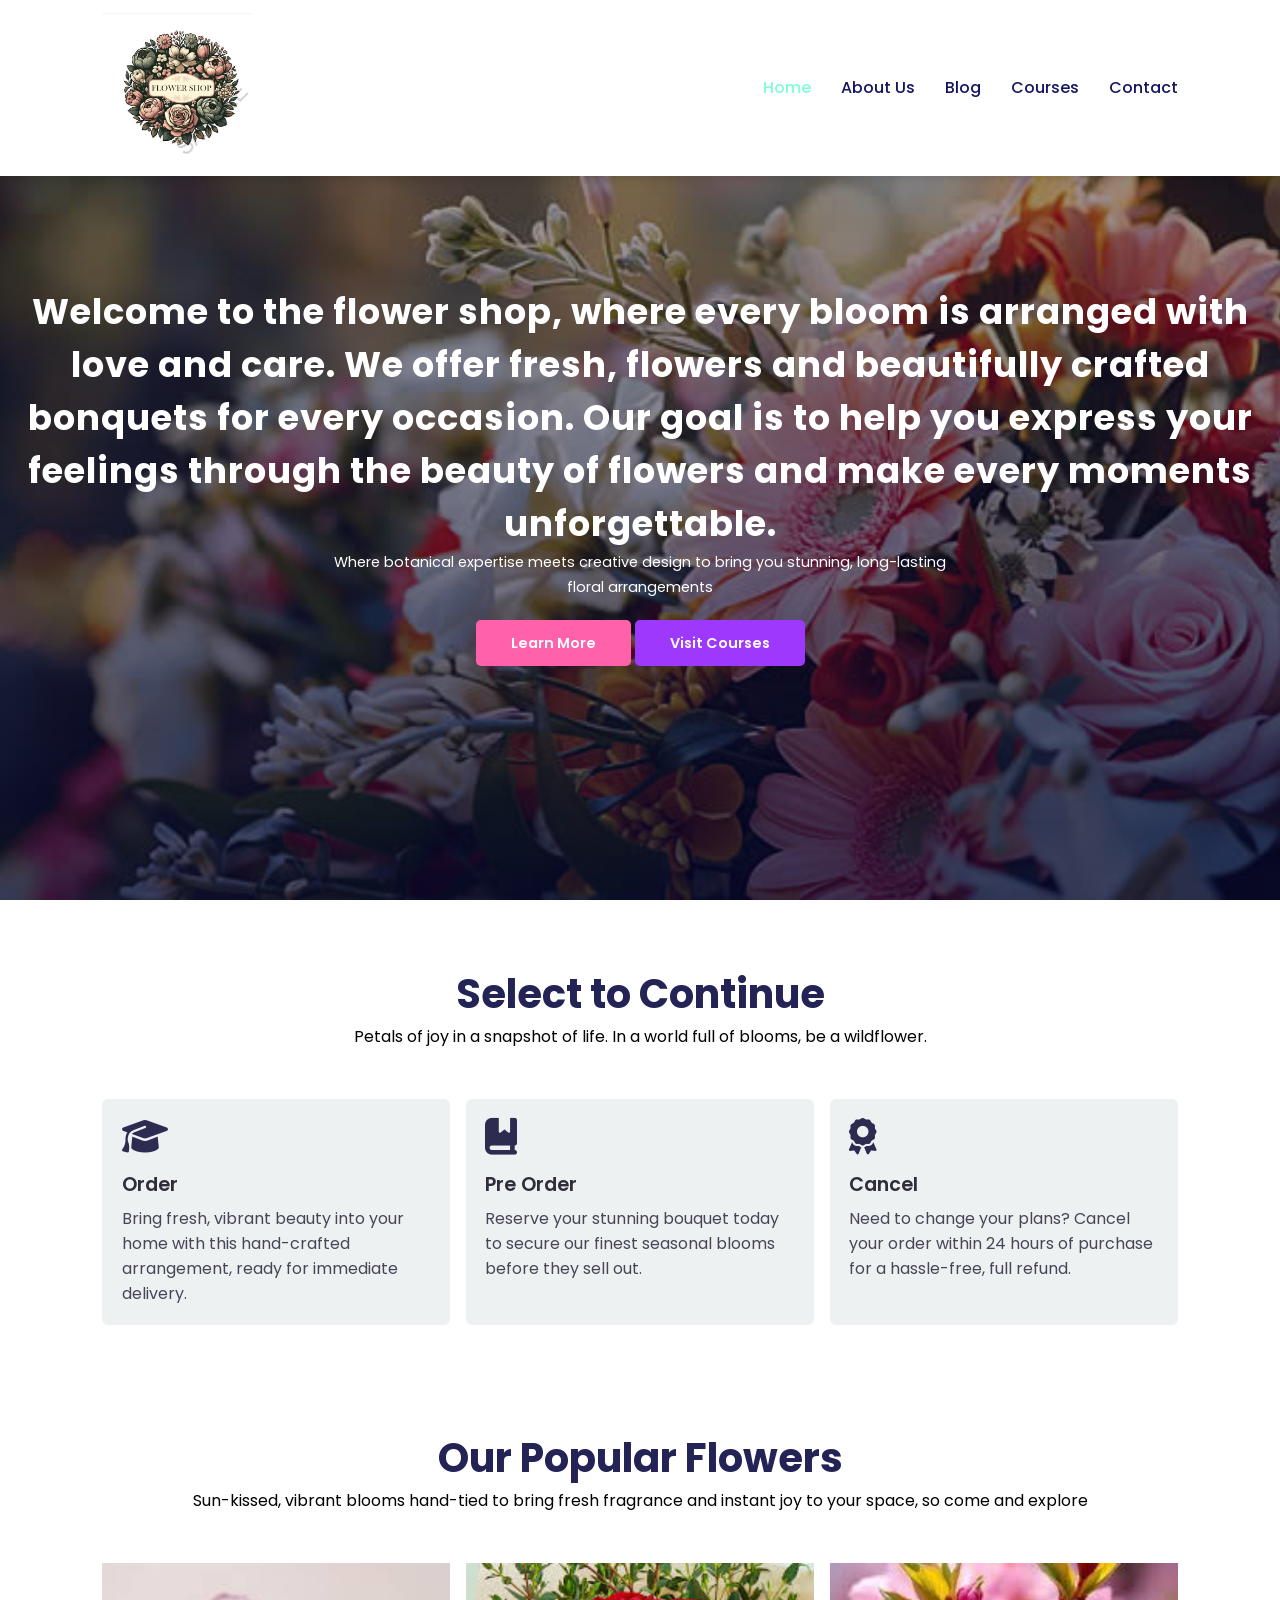
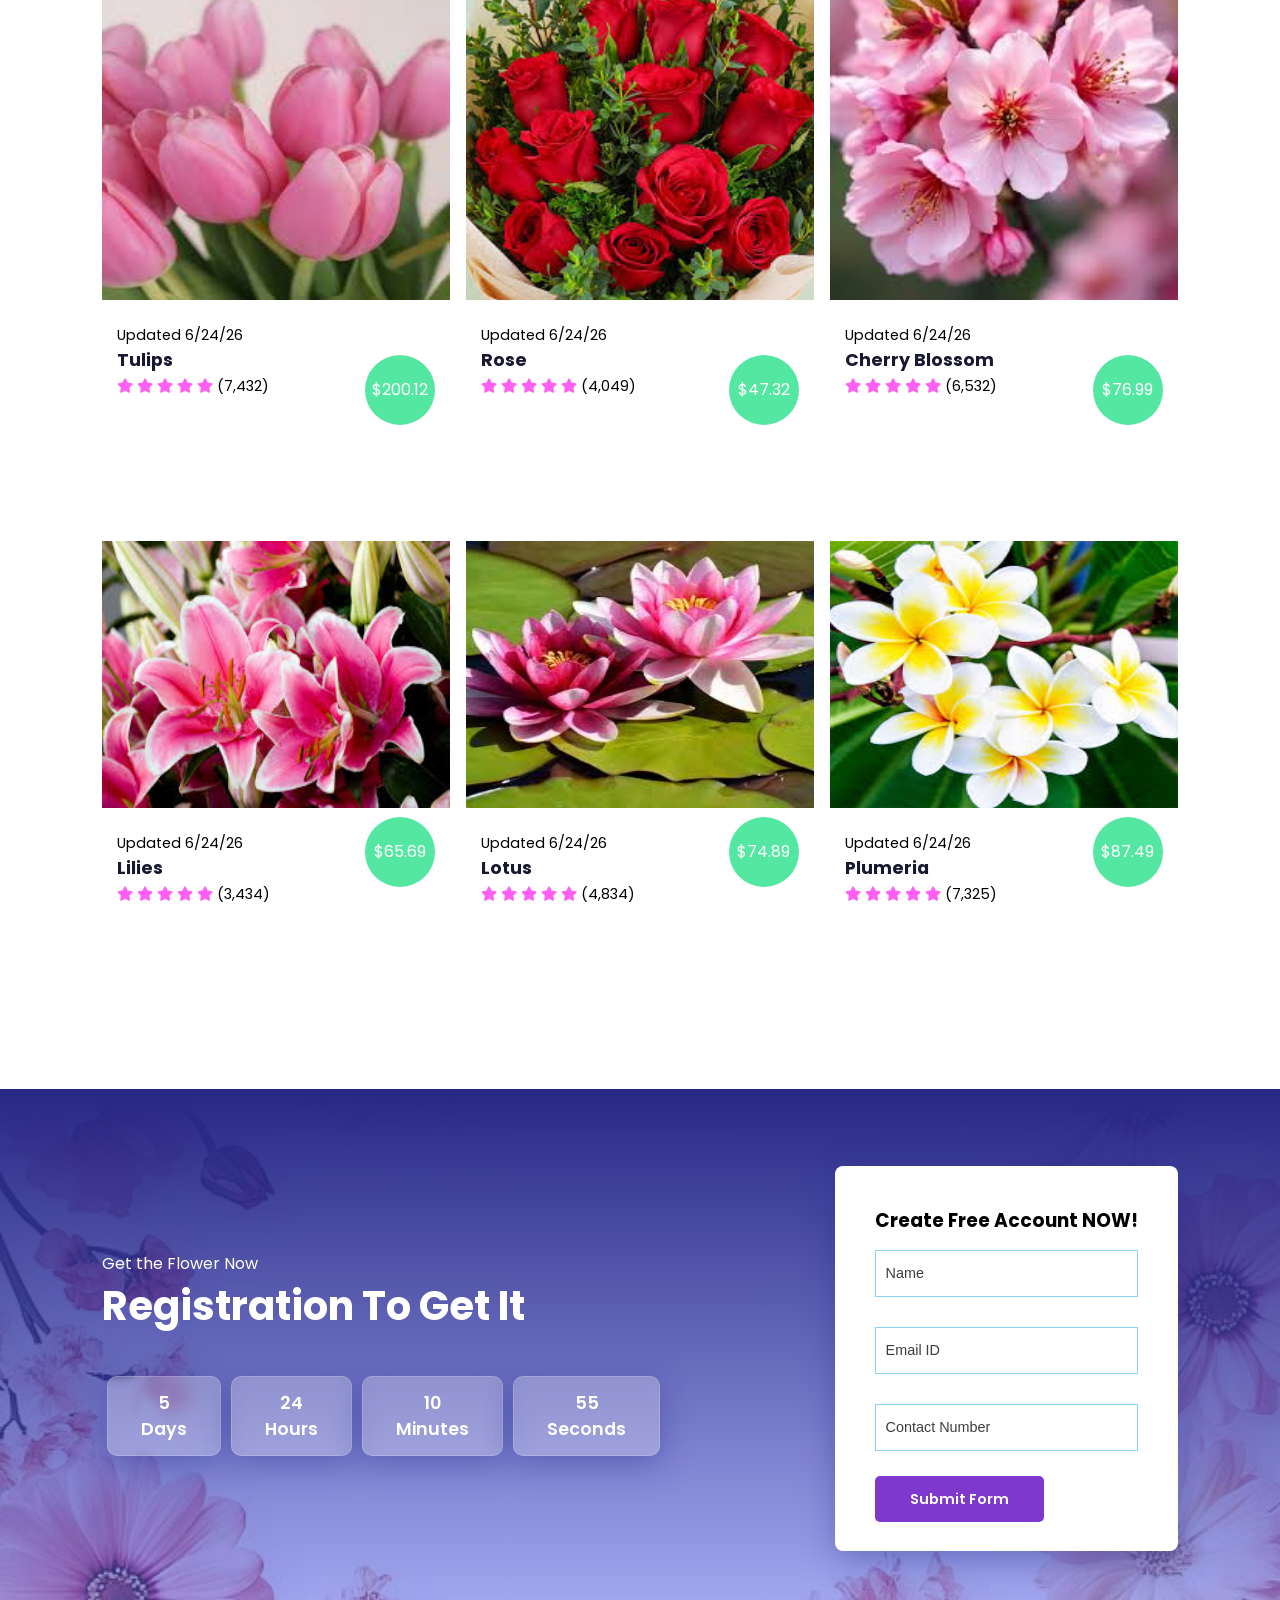
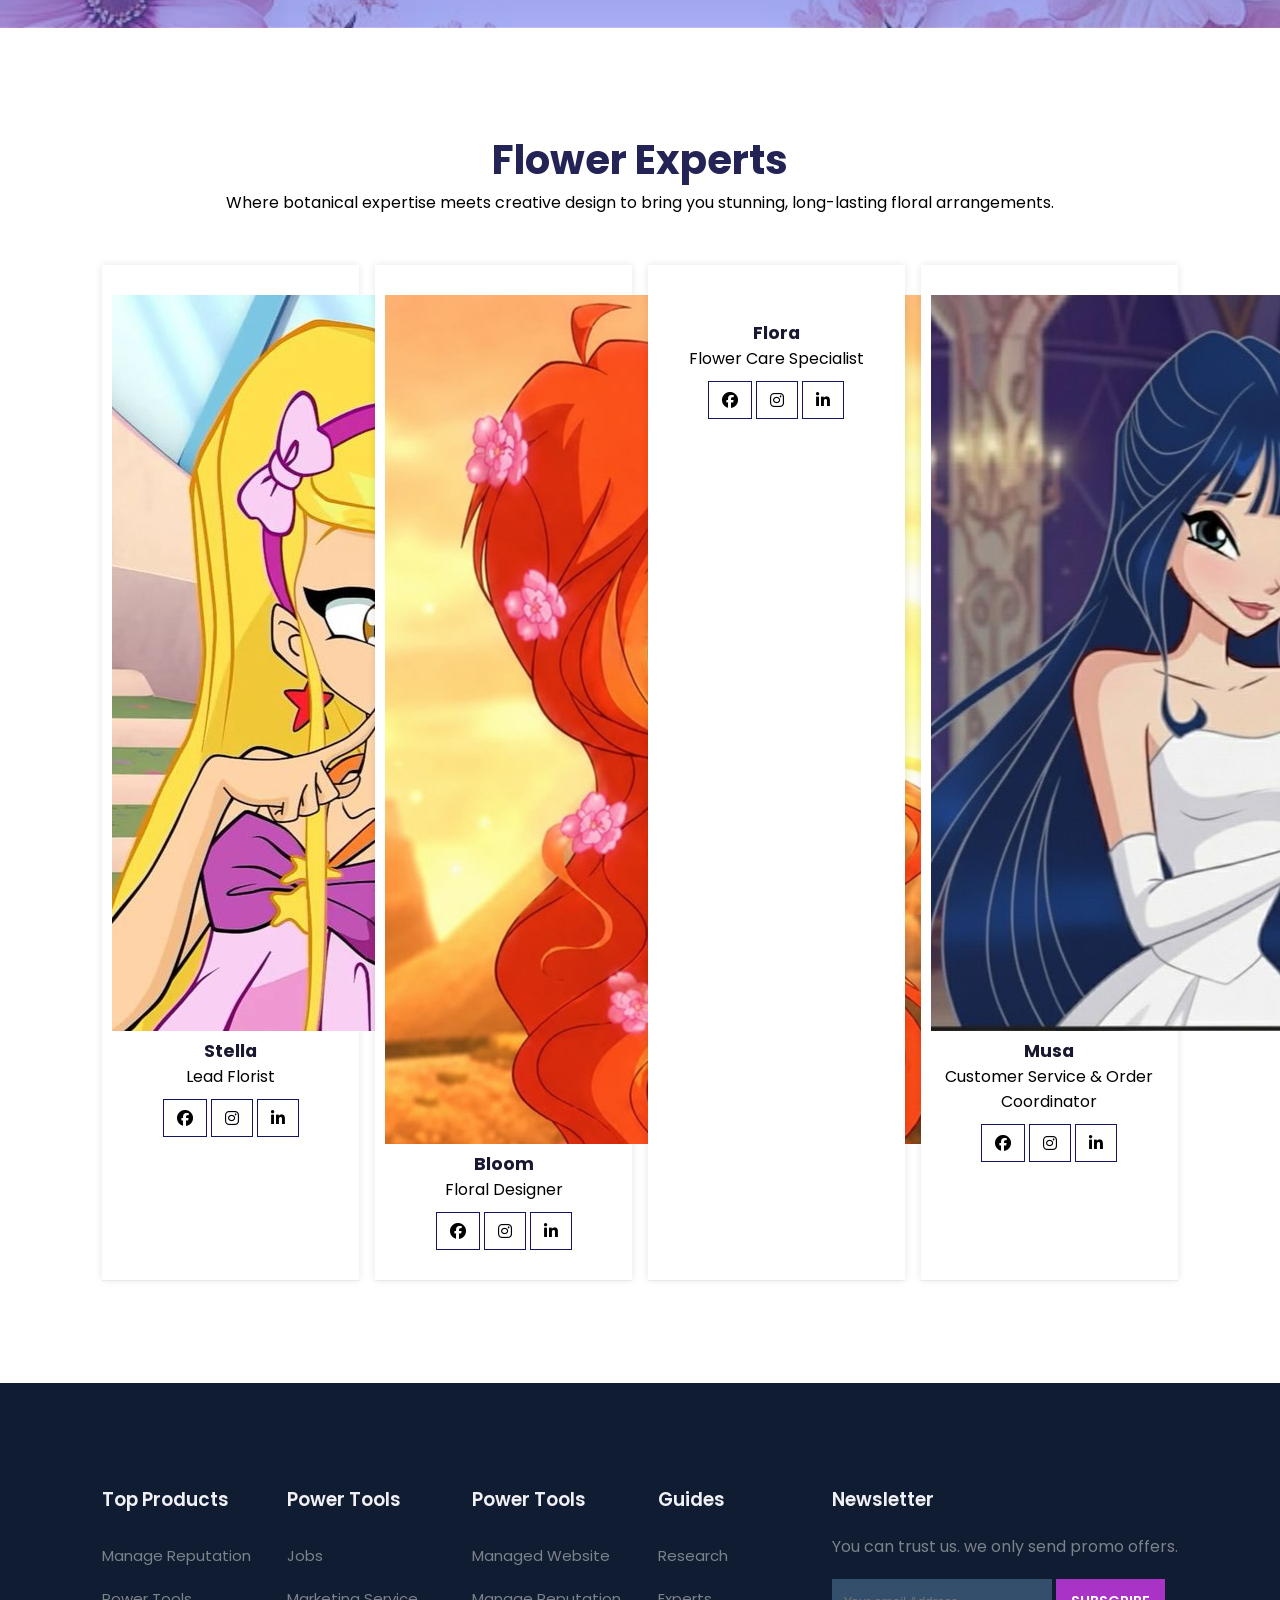
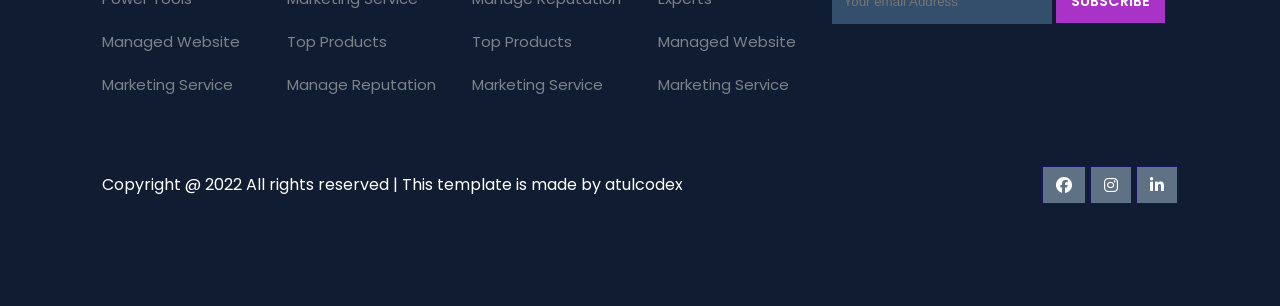
==== commit ee6a881b: "Update about us.html" ====
--- a/about us.html
+++ b/about us.html
@@ -18,7 +18,7 @@
 	<!-- Navigation start -->
 	<header>
 	<nav>
-		<img src="img/logo.svg" class="logo" alt="">
+		<img src="img/flowershop.jpg" class="logo" alt="">
 
 		<div class="navigation">
 			<ul>
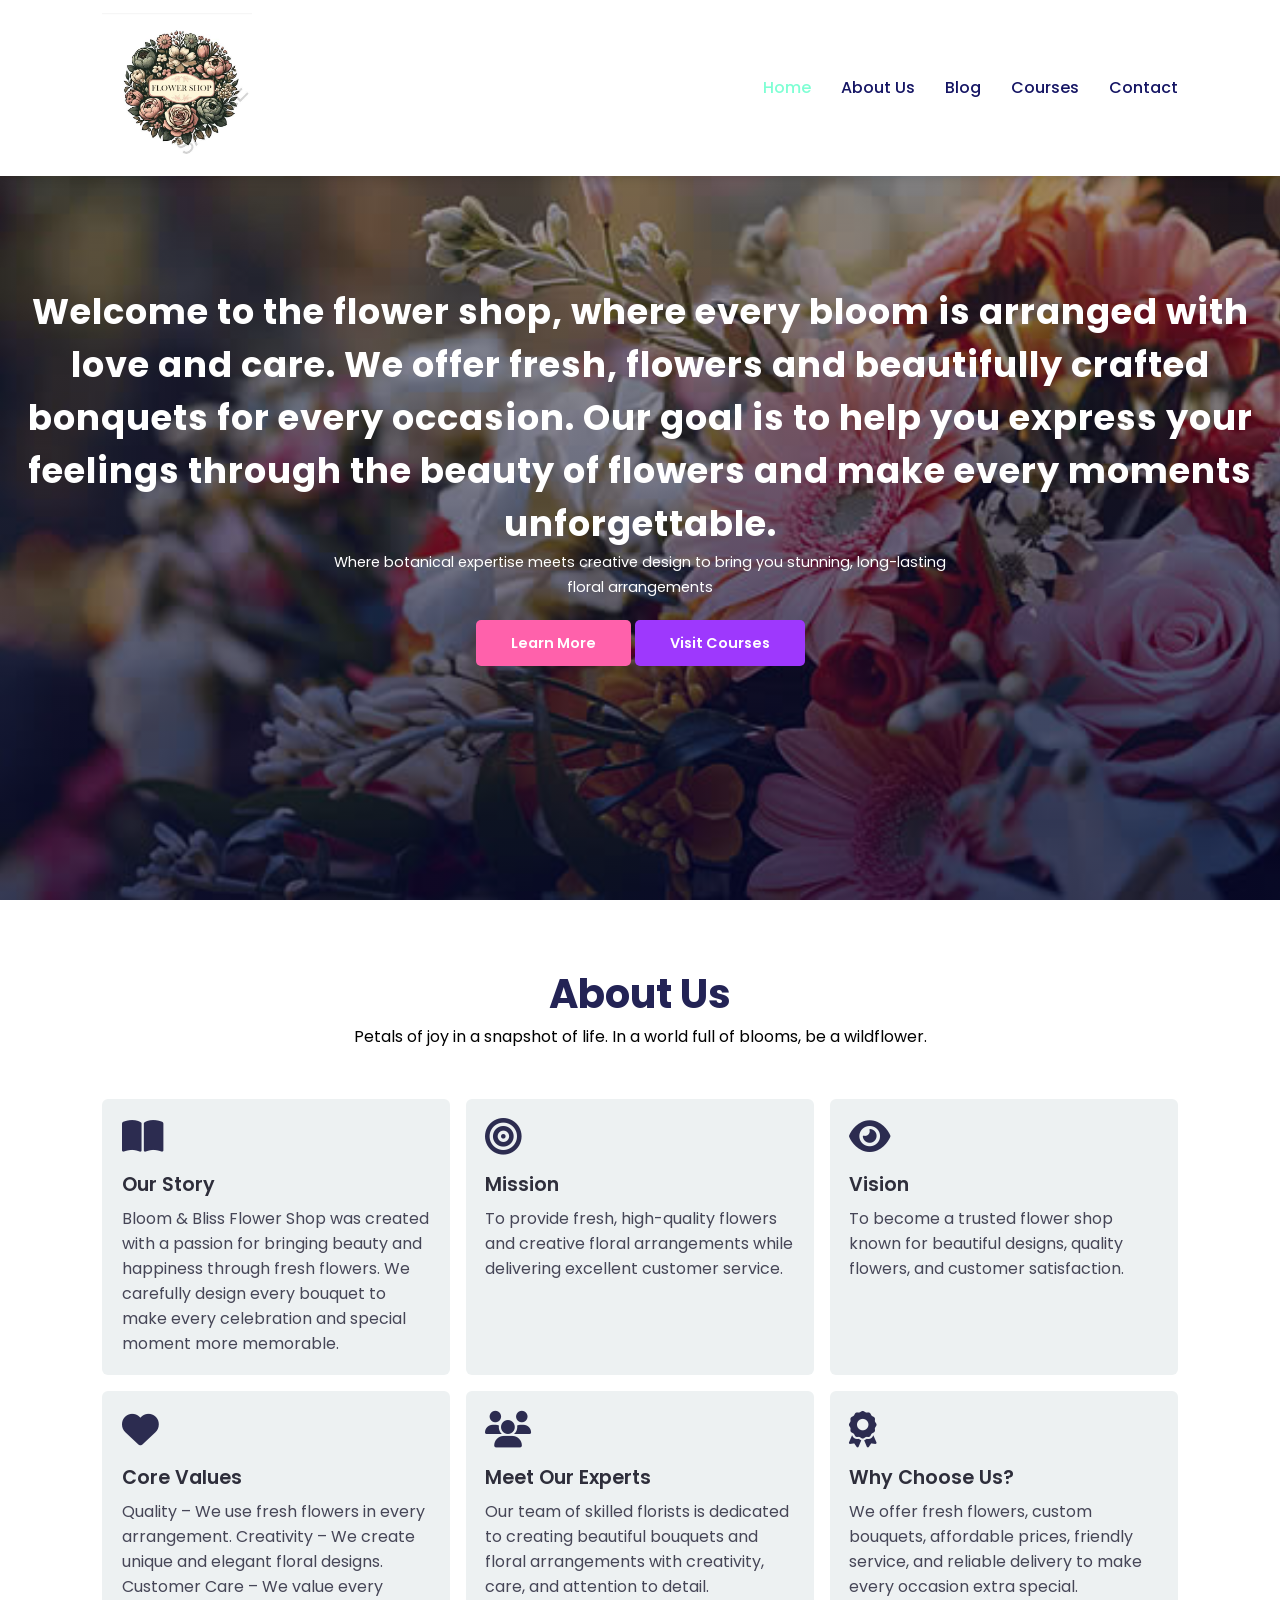
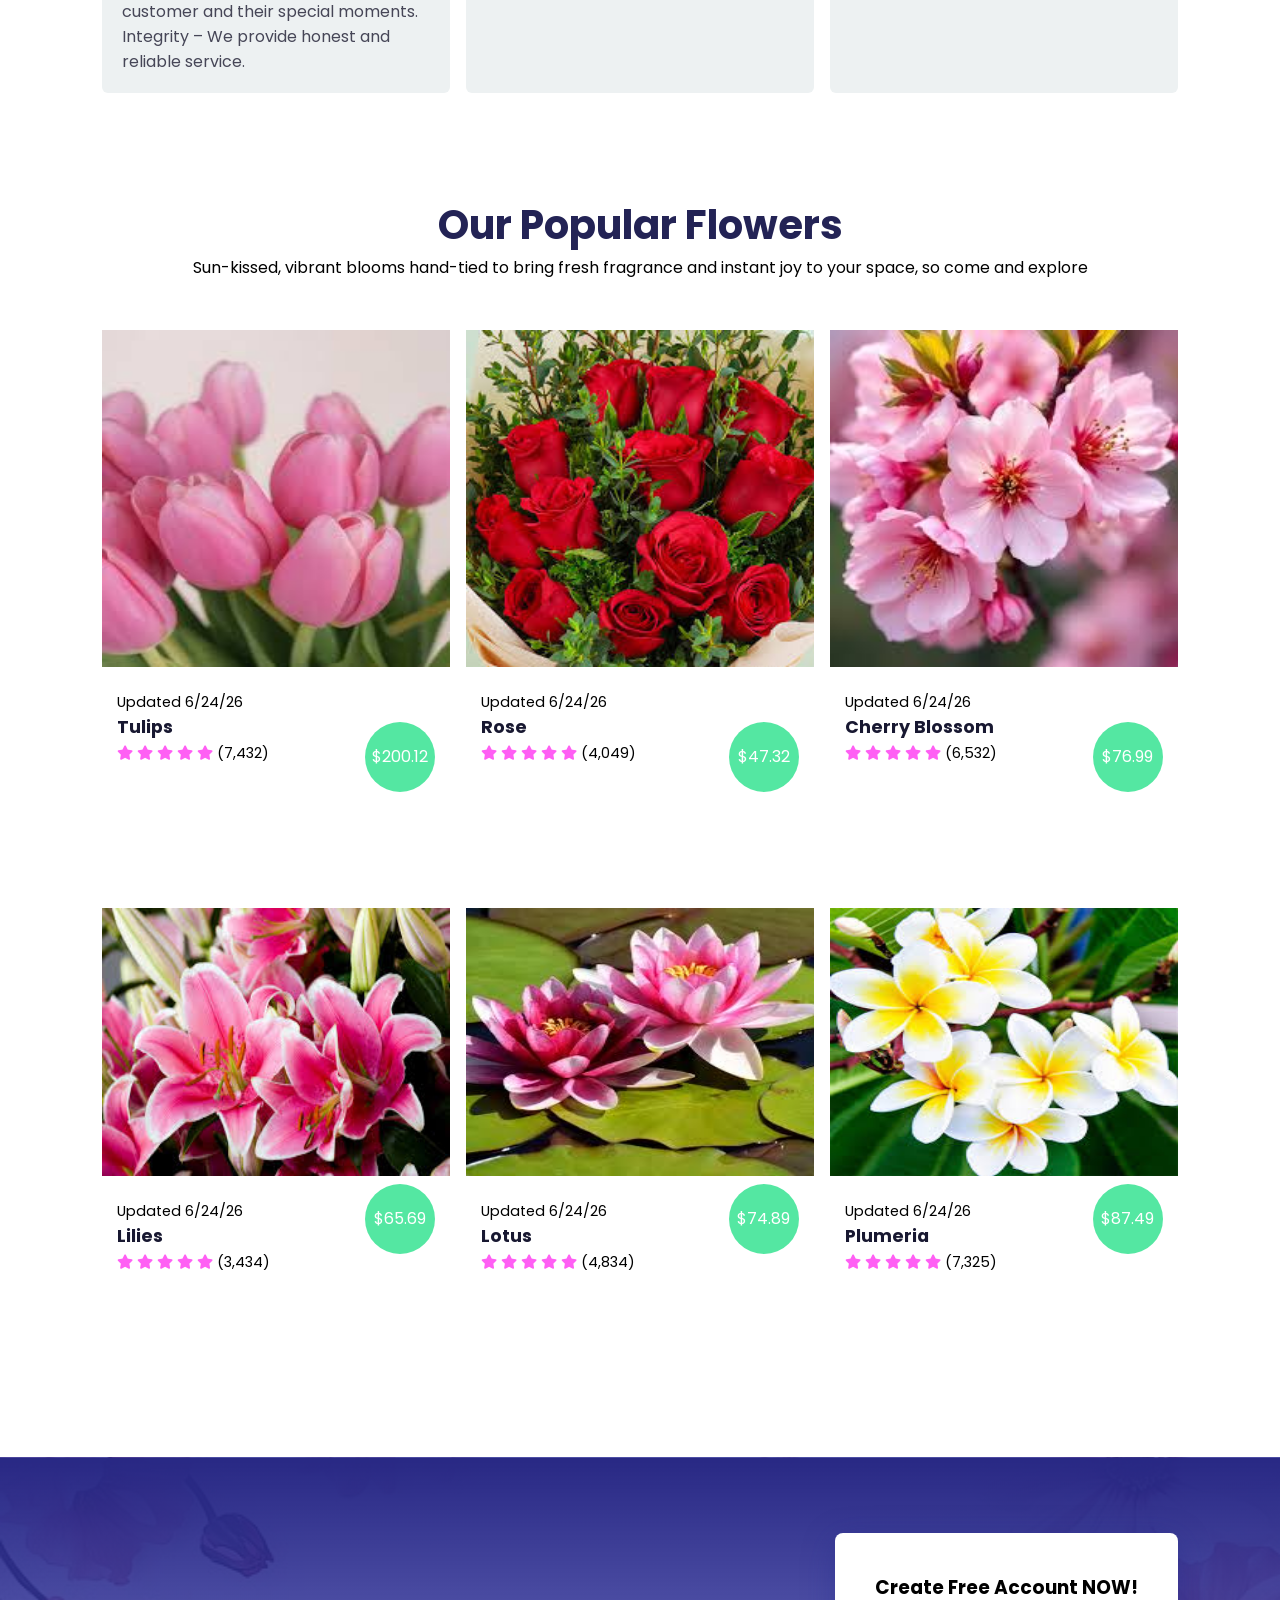
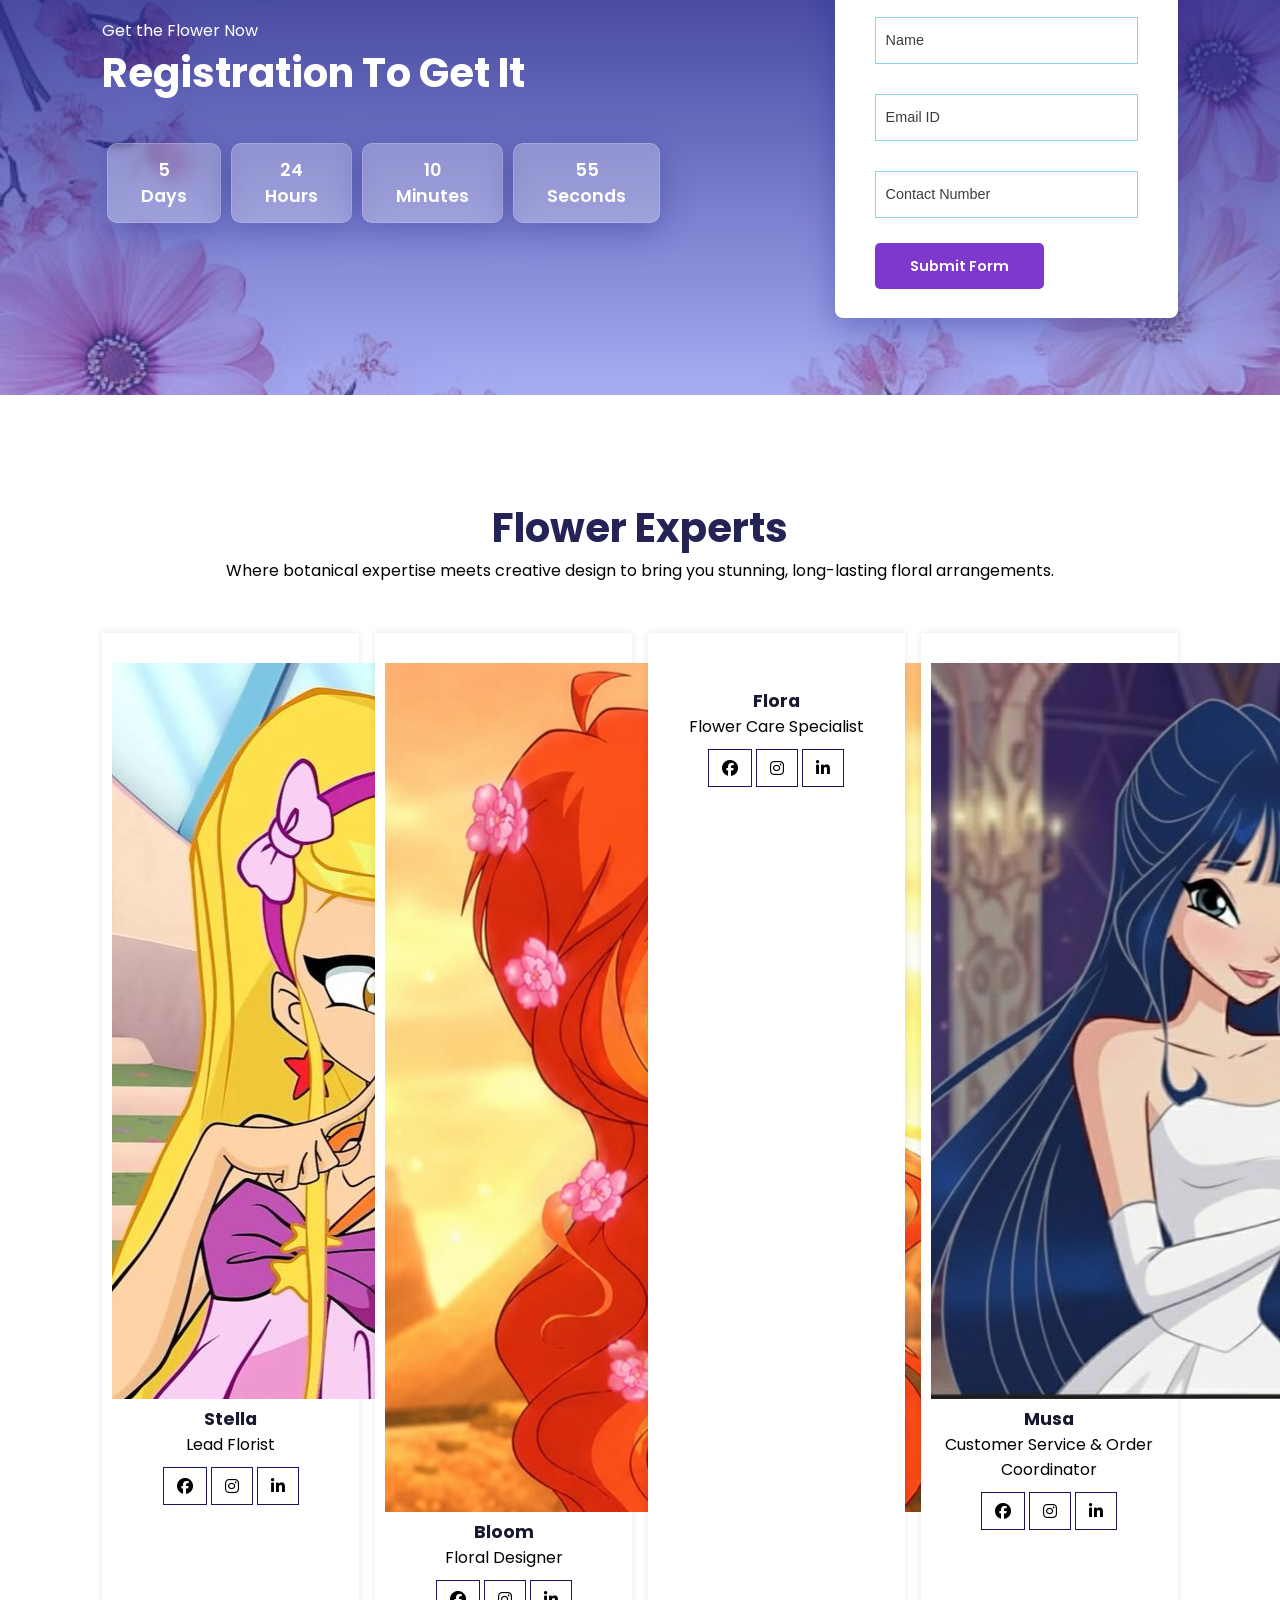
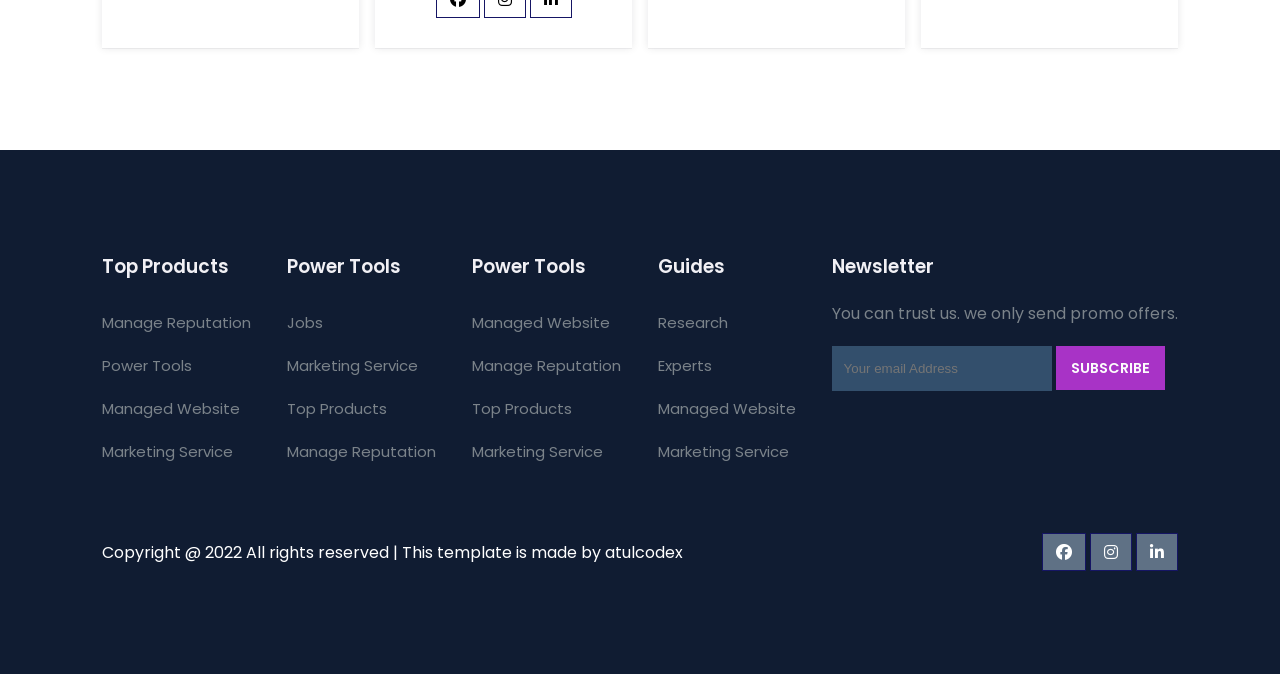
==== commit 275598f9: "Update about us.html" ====
--- a/about us.html
+++ b/about us.html
@@ -54,31 +54,58 @@
 
 	<!-- Features section starts from here -->
 	<section id="features">
-		<h1>Select to Continue</h1>
+		<h1>About Us</h1>
 		<p>Petals of joy in a snapshot of life. In a world full of blooms, be a wildflower.</p>
 
 		<div class="fea-base">
 			<div class="fea-box">
-				<i class="fas fa-graduation-cap"></i>
-				<h3>Order</h3>
-				<p>
-					Bring fresh, vibrant beauty into your home with this hand-crafted arrangement, ready for immediate delivery.
-				</p>
-			</div>
-
-			<div class="fea-box">
-				<i class="fa-solid fa-book-bookmark"></i>
-				<h3>Pre Order</h3>
-				<p>
-					Reserve your stunning bouquet today to secure our finest seasonal blooms before they sell out.
-				</p>
-			</div>
-
-			<div class="fea-box">
-				<i class="fas fa-award"></i>
-				<h3>Cancel</h3>
-				<p>
-					Need to change your plans? Cancel your order within 24 hours of purchase for a hassle-free, full refund.
+				<i class="fa-solid fa-book-open"></i>
+				<h3>Our Story</h3>
+				<p>
+					Bloom & Bliss Flower Shop was created with a passion for bringing beauty and happiness through fresh flowers. We carefully design every bouquet to make every celebration and special moment more memorable.
+				</p>
+			</div>
+
+			<div class="fea-box">
+				<i class="fa-solid fa-bullseye"></i>
+				<h3>Mission</h3>
+				<p>
+					To provide fresh, high-quality flowers and creative floral arrangements while delivering excellent customer service.
+				</p>
+			</div>
+
+			<div class="fea-box">
+				<i class="fa-solid fa-eye"></i>
+				<h3>Vision</h3>
+				<p>
+					To become a trusted flower shop known for beautiful designs, quality flowers, and customer satisfaction.
+				</p>
+			</div>
+
+			<div class="fea-box">
+				<i class="fa-solid fa-heart"></i>
+				<h3>Core Values</h3>
+				<p>
+					Quality – We use fresh flowers in every arrangement. 
+					Creativity – We create unique and elegant floral designs.
+                    Customer Care – We value every customer and their special moments.
+                    Integrity – We provide honest and reliable service.
+				</p>
+			</div>
+
+			<div class="fea-box">
+				<i class="fa-solid fa-users"></i>
+				<h3>Meet Our Experts</h3>
+				<p>
+					Our team of skilled florists is dedicated to creating beautiful bouquets and floral arrangements with creativity, care, and attention to detail.
+				</p>
+			</div>
+
+			<div class="fea-box">
+				<i class="fa-solid fa-award"></i>
+				<h3>Why Choose Us?</h3>
+				<p>
+					We offer fresh flowers, custom bouquets, affordable prices, friendly service, and reliable delivery to make every occasion extra special.
 				</p>
 			</div>
 		</div>
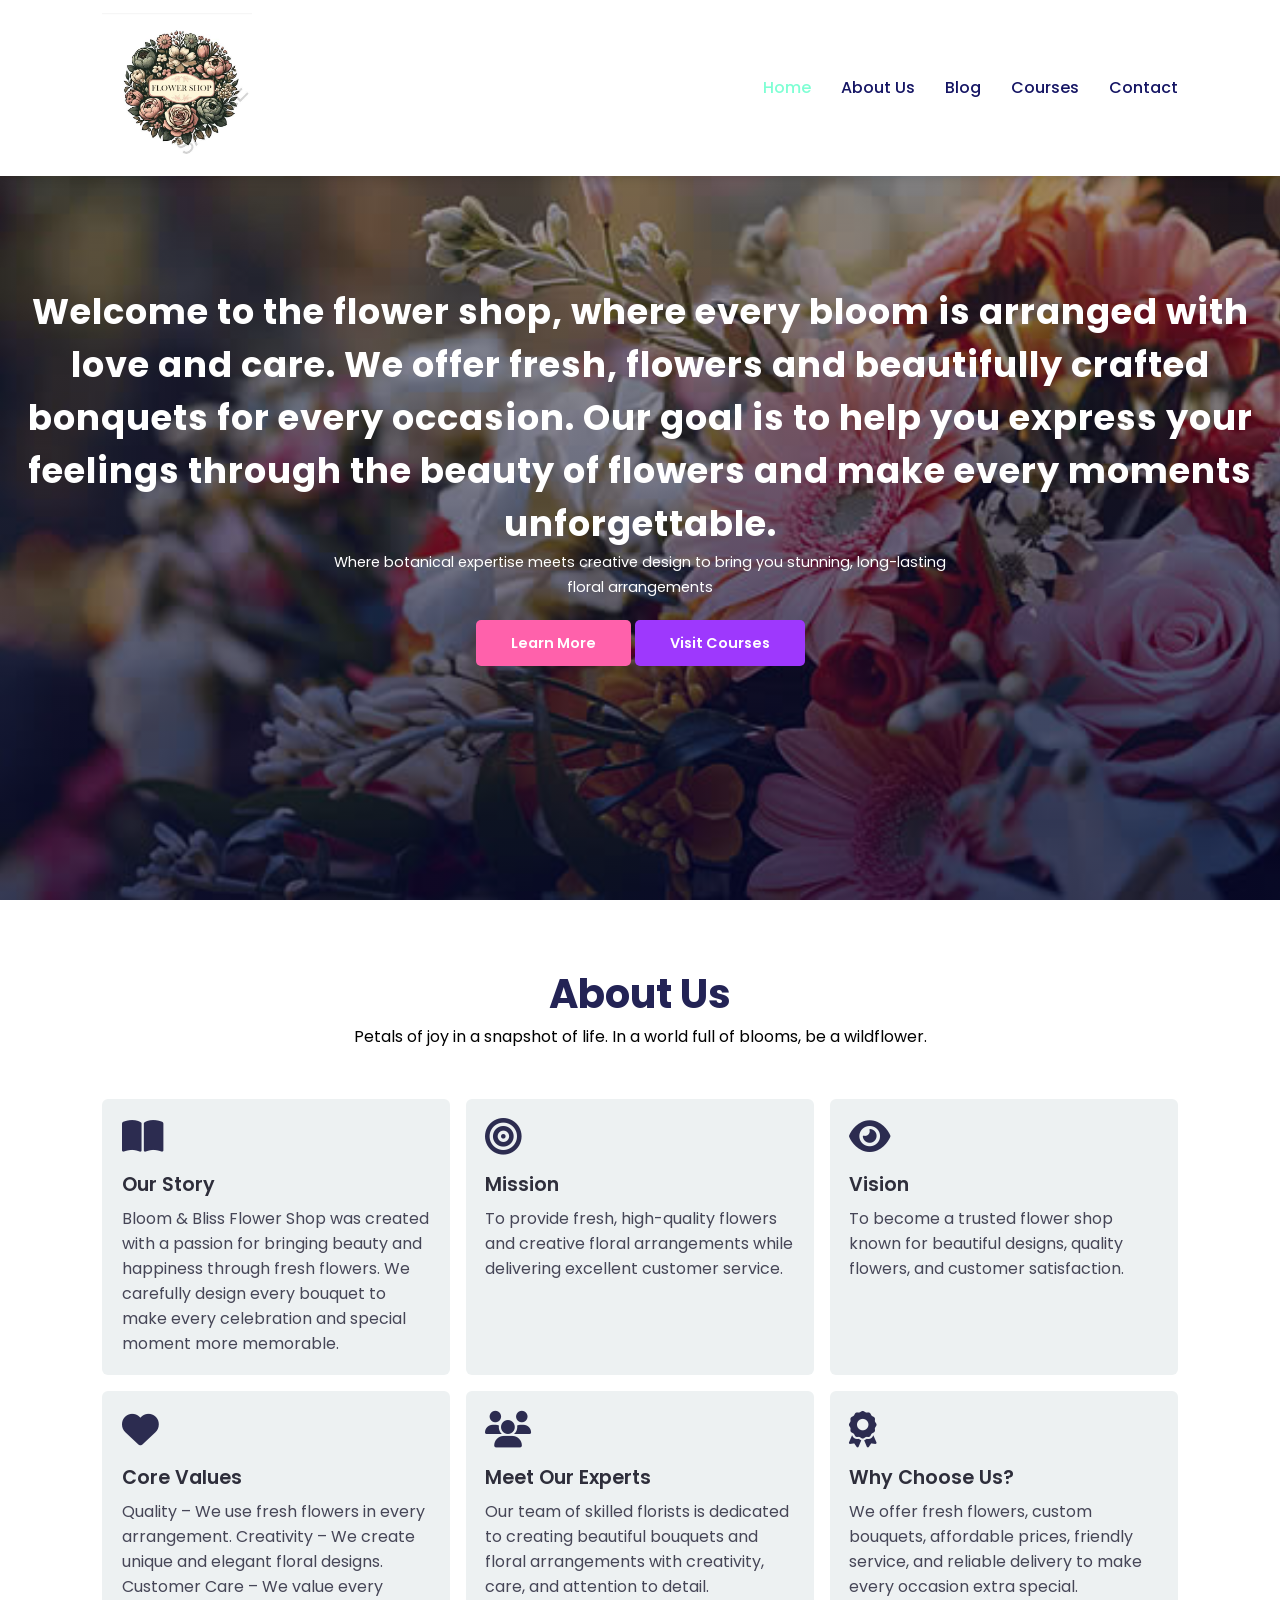
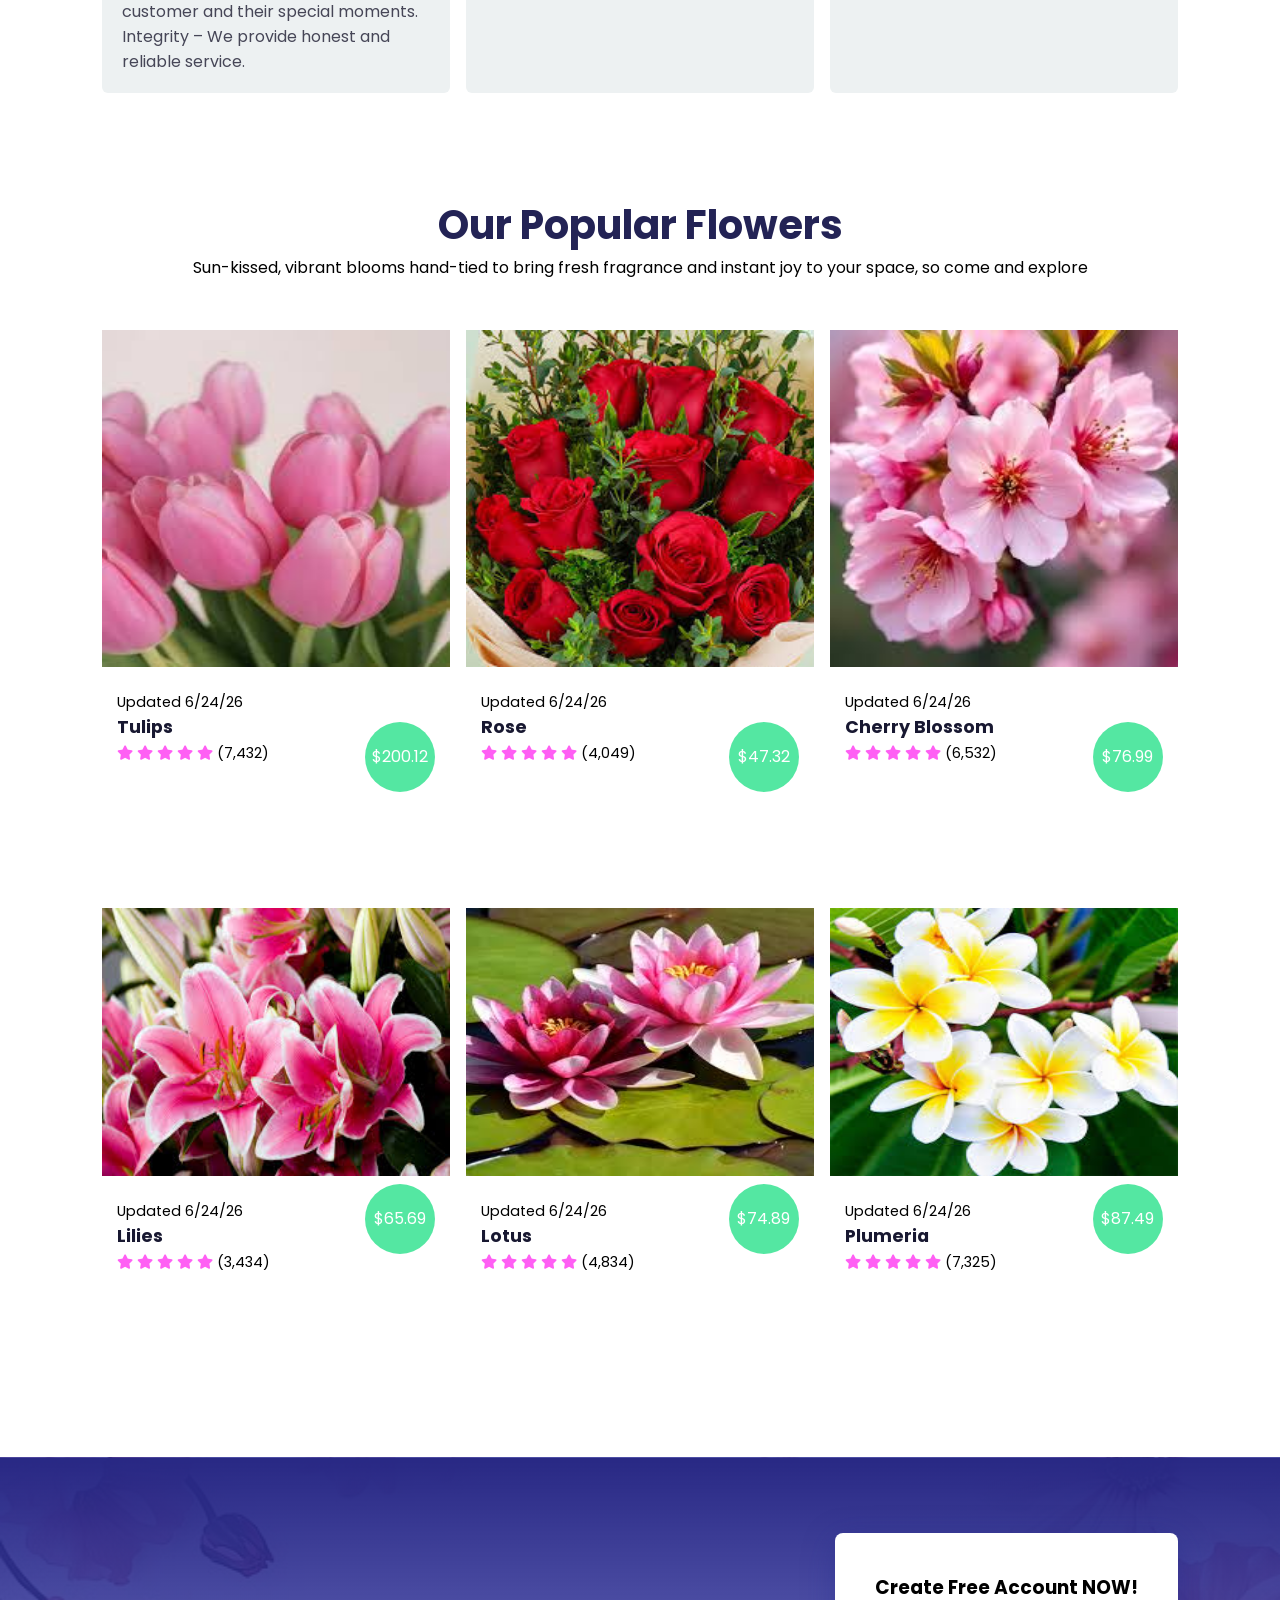
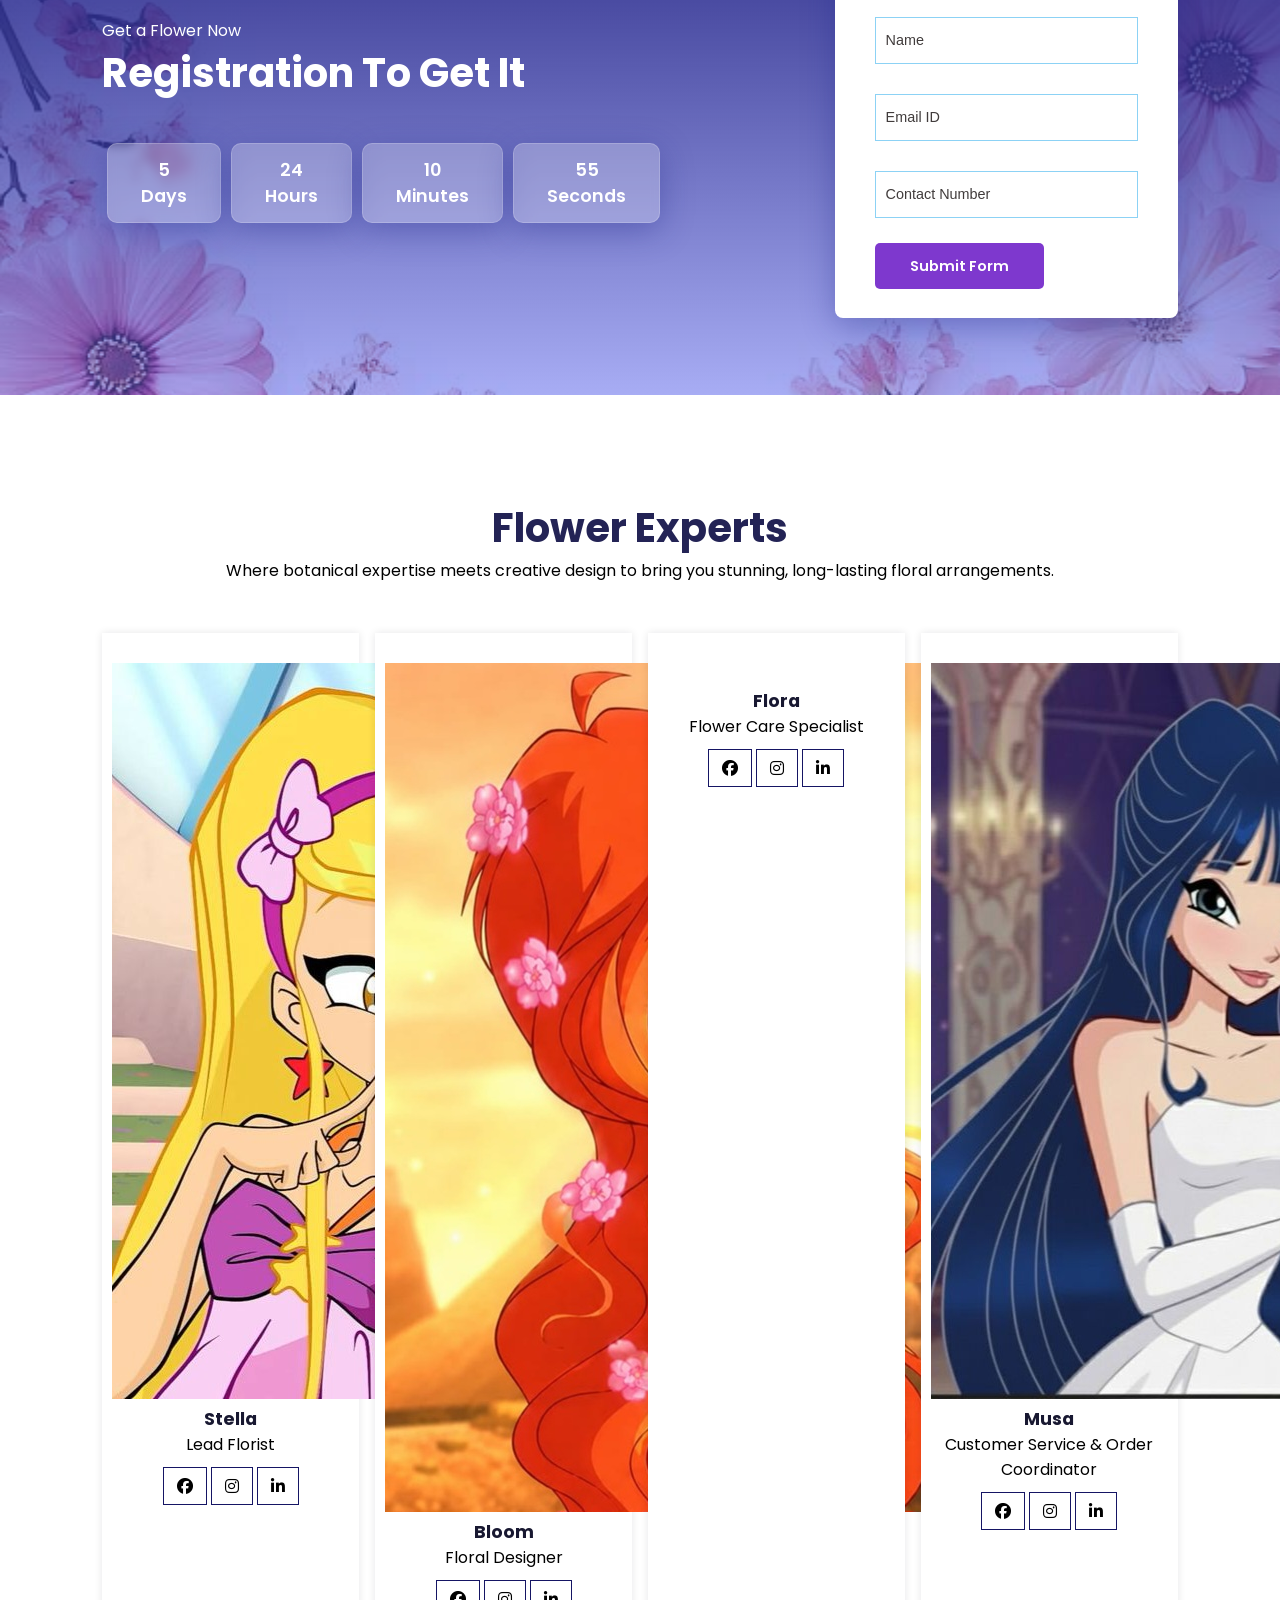
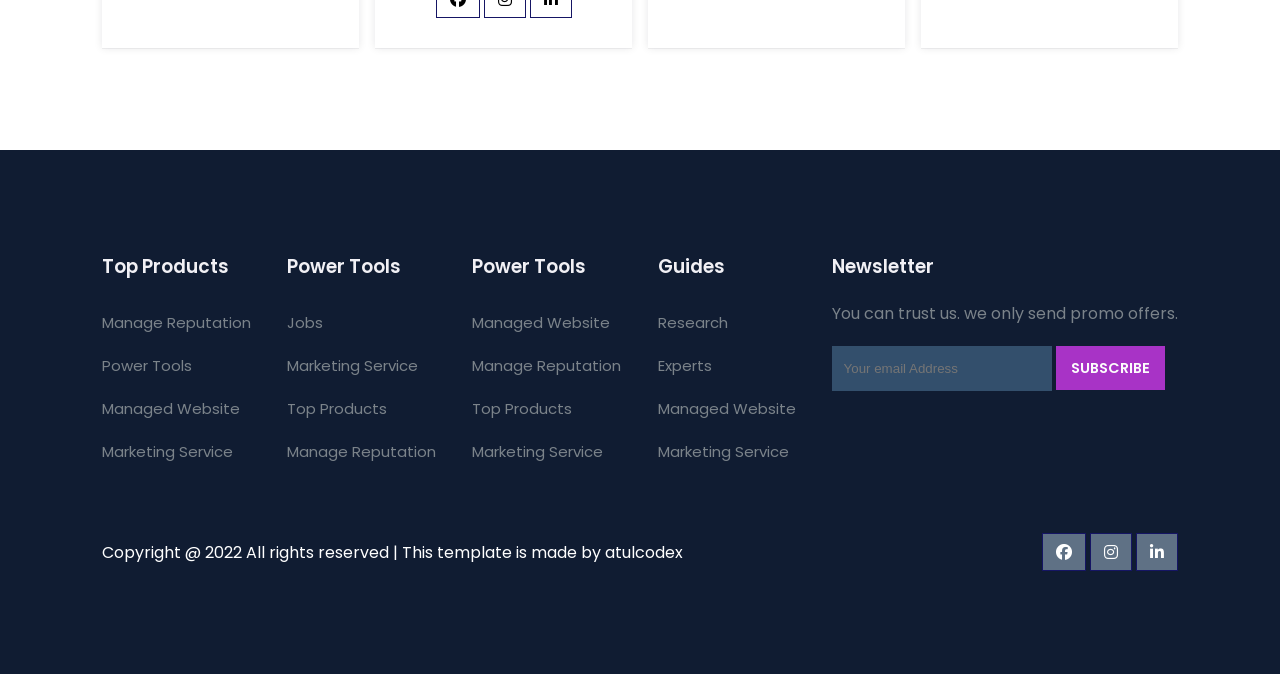
==== commit 08756e9b: "Update about us.html" ====
--- a/about us.html
+++ b/about us.html
@@ -240,7 +240,7 @@
 	<!-- Registration section starts from here -->
 	<section id="registration">
 		<div class="reminder">
-			<p>Get the Flower Now</p>
+			<p>Get a Flower Now</p>
 			<h1>Registration To Get It</h1>
 
 			<div class="time">
